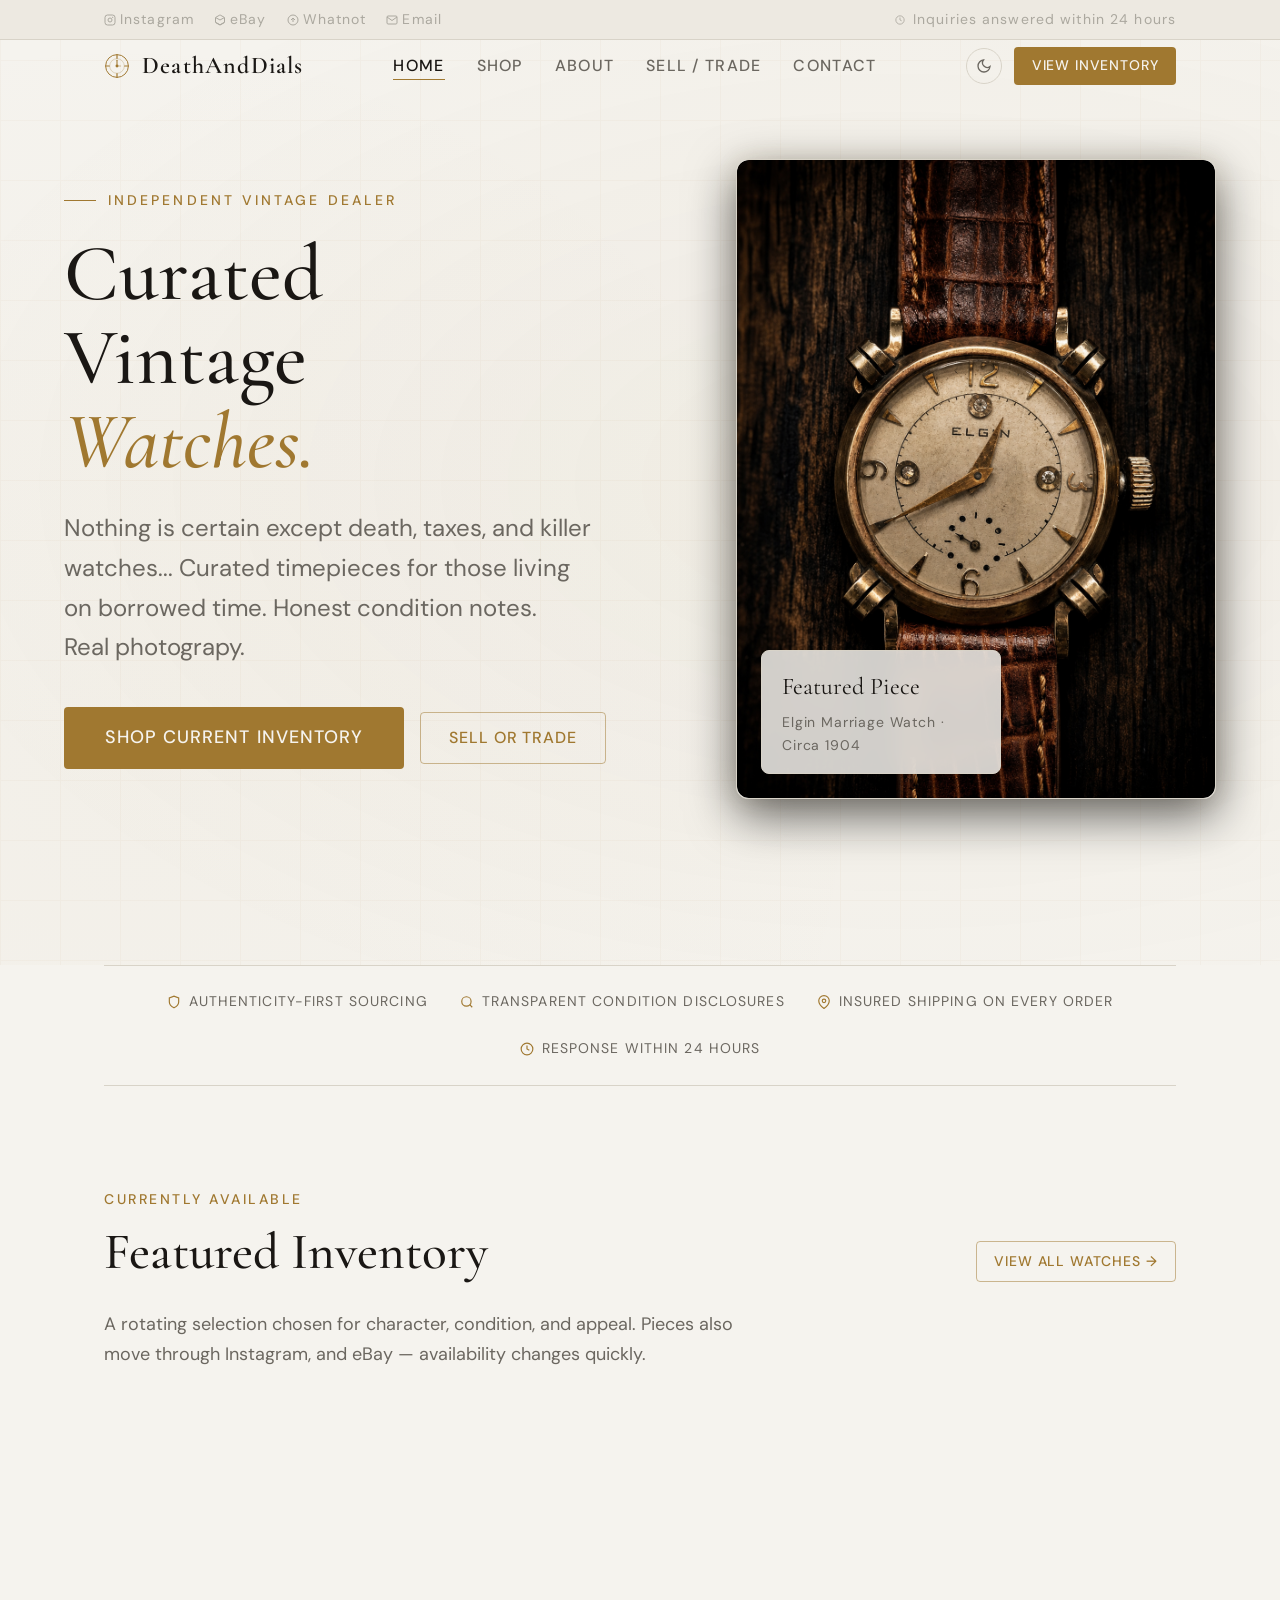
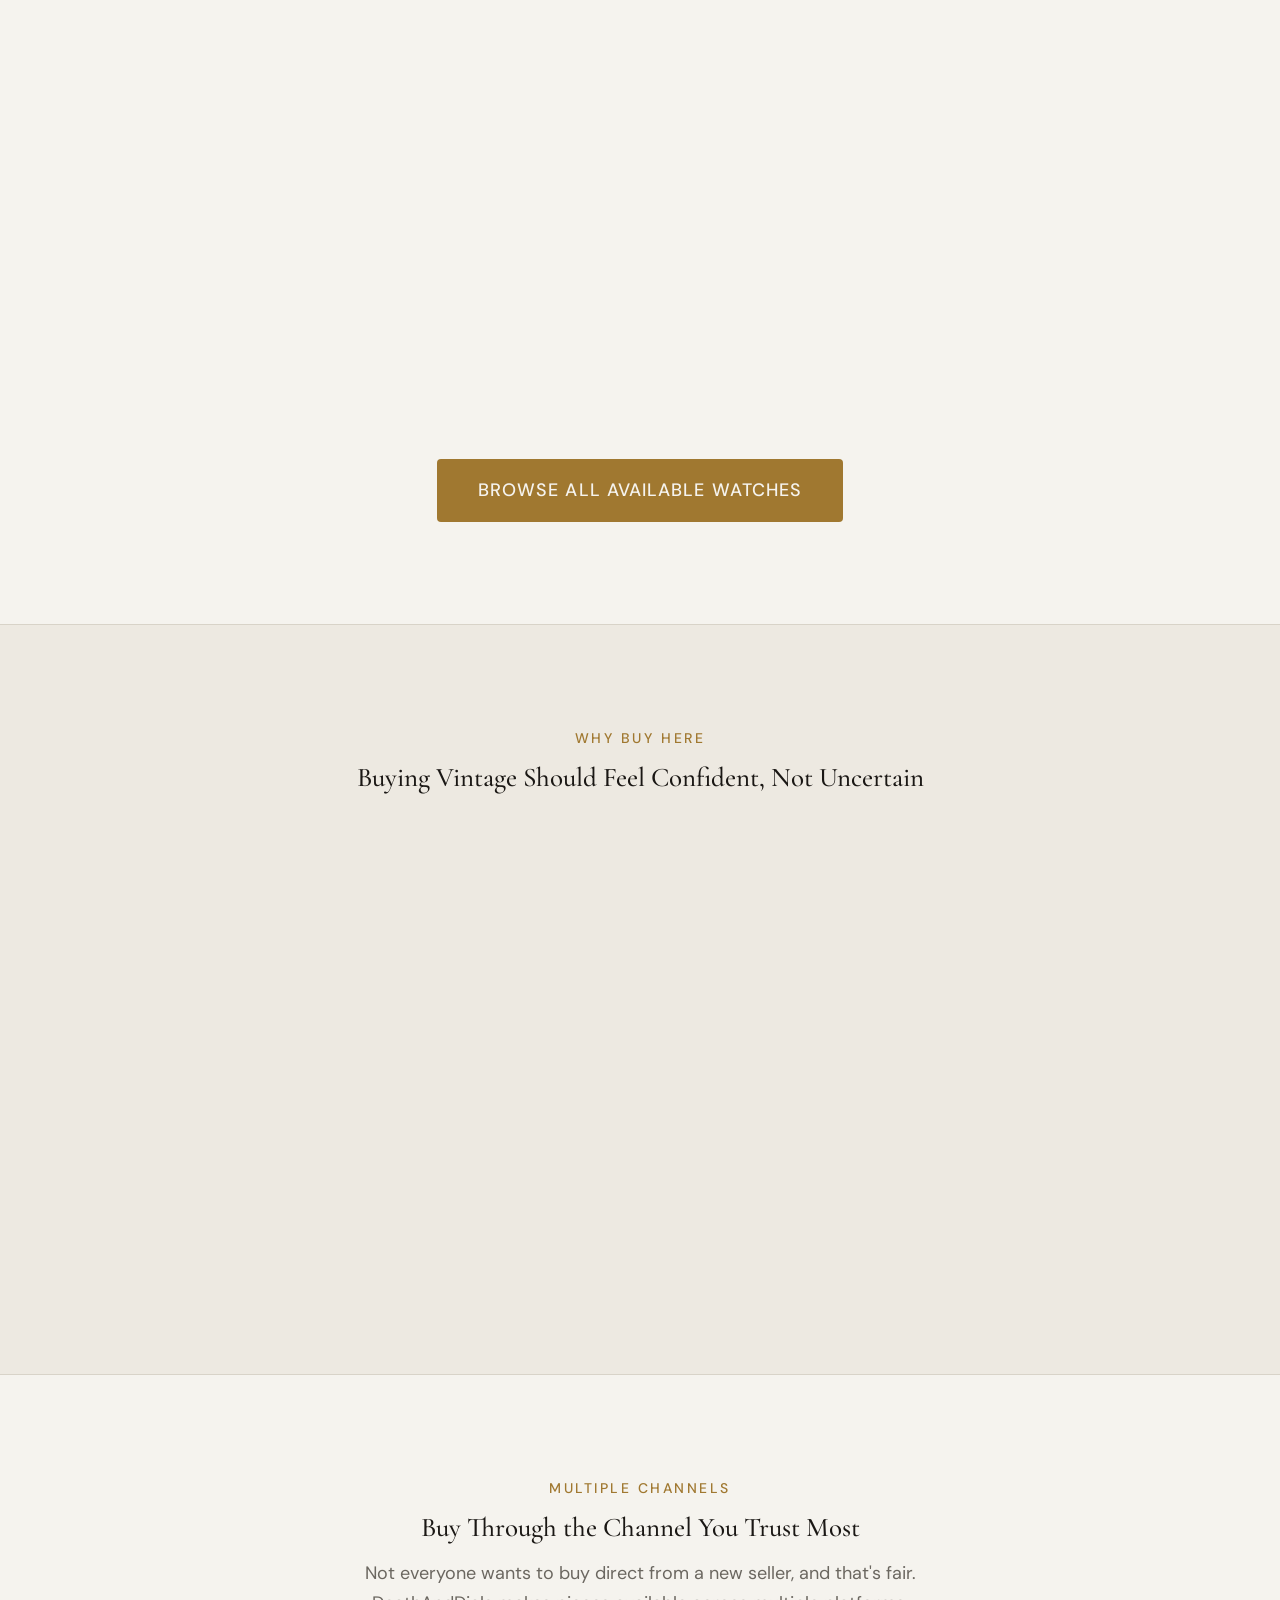
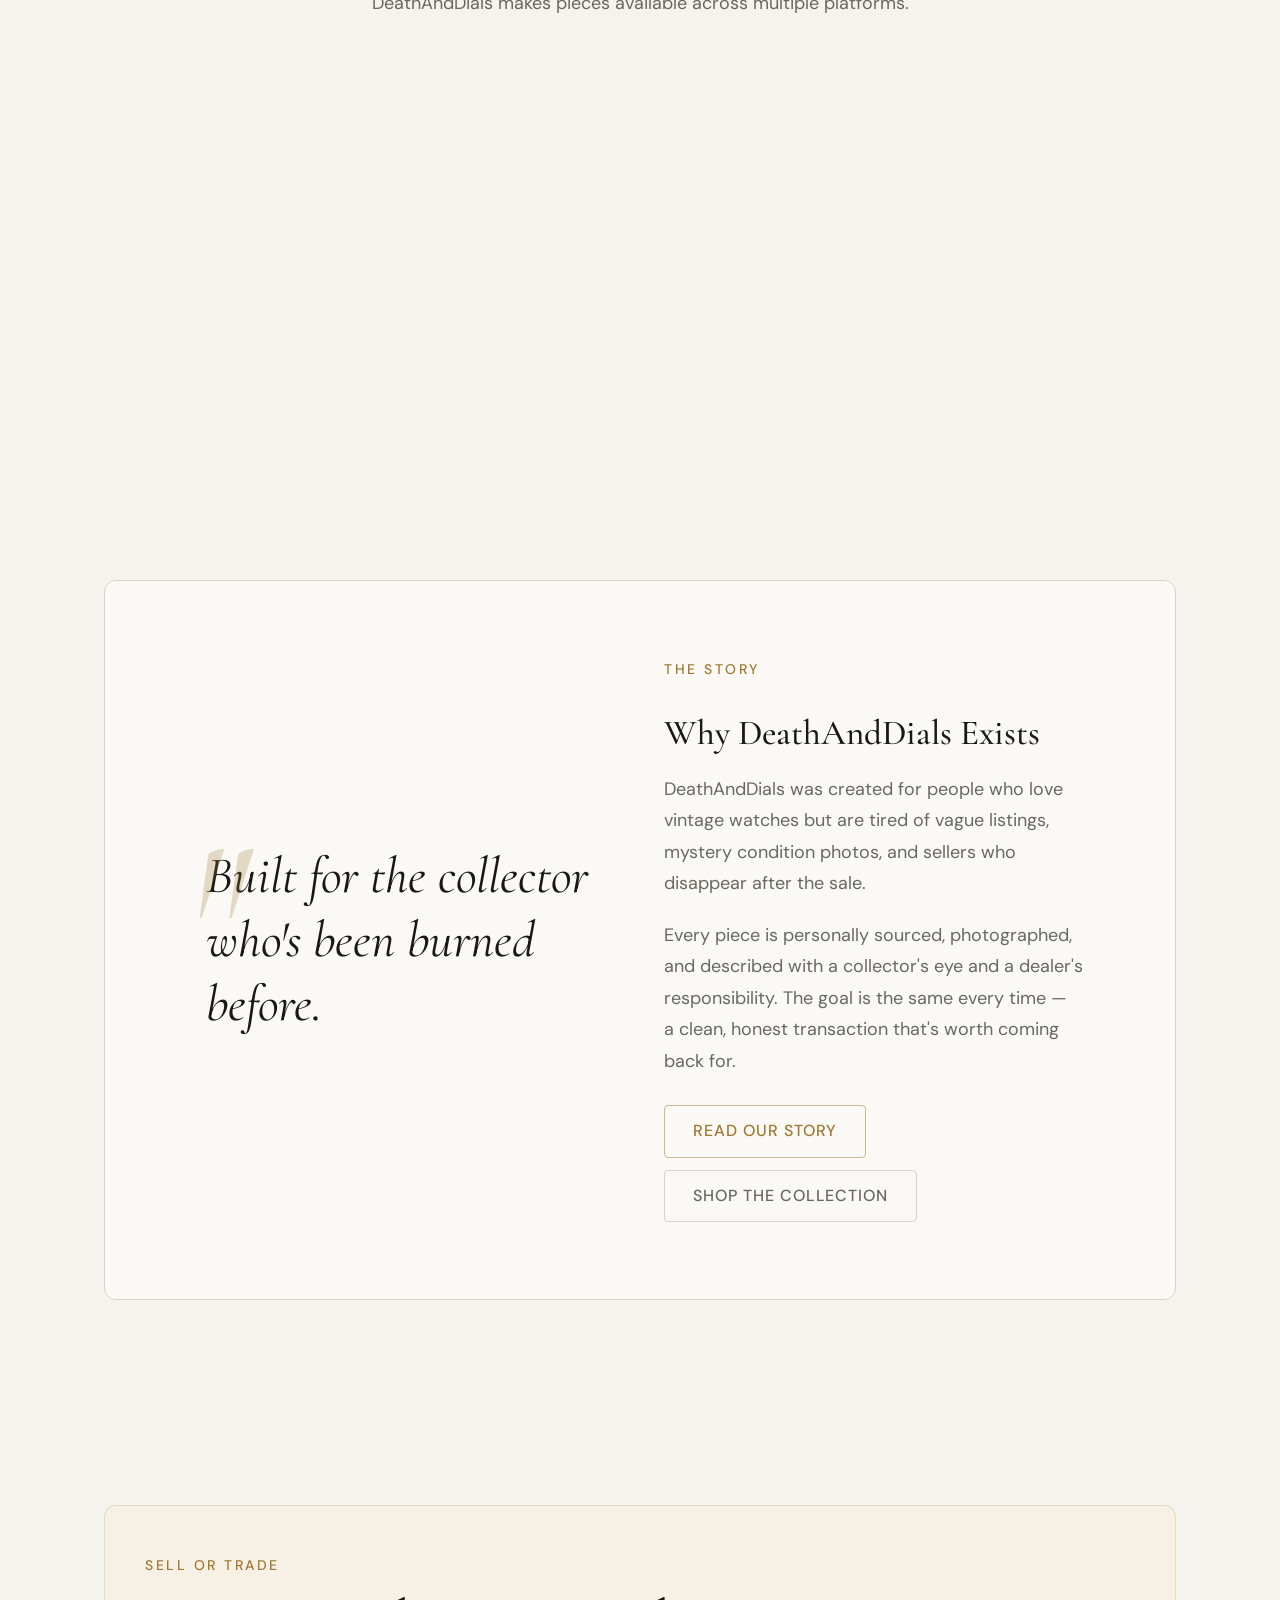
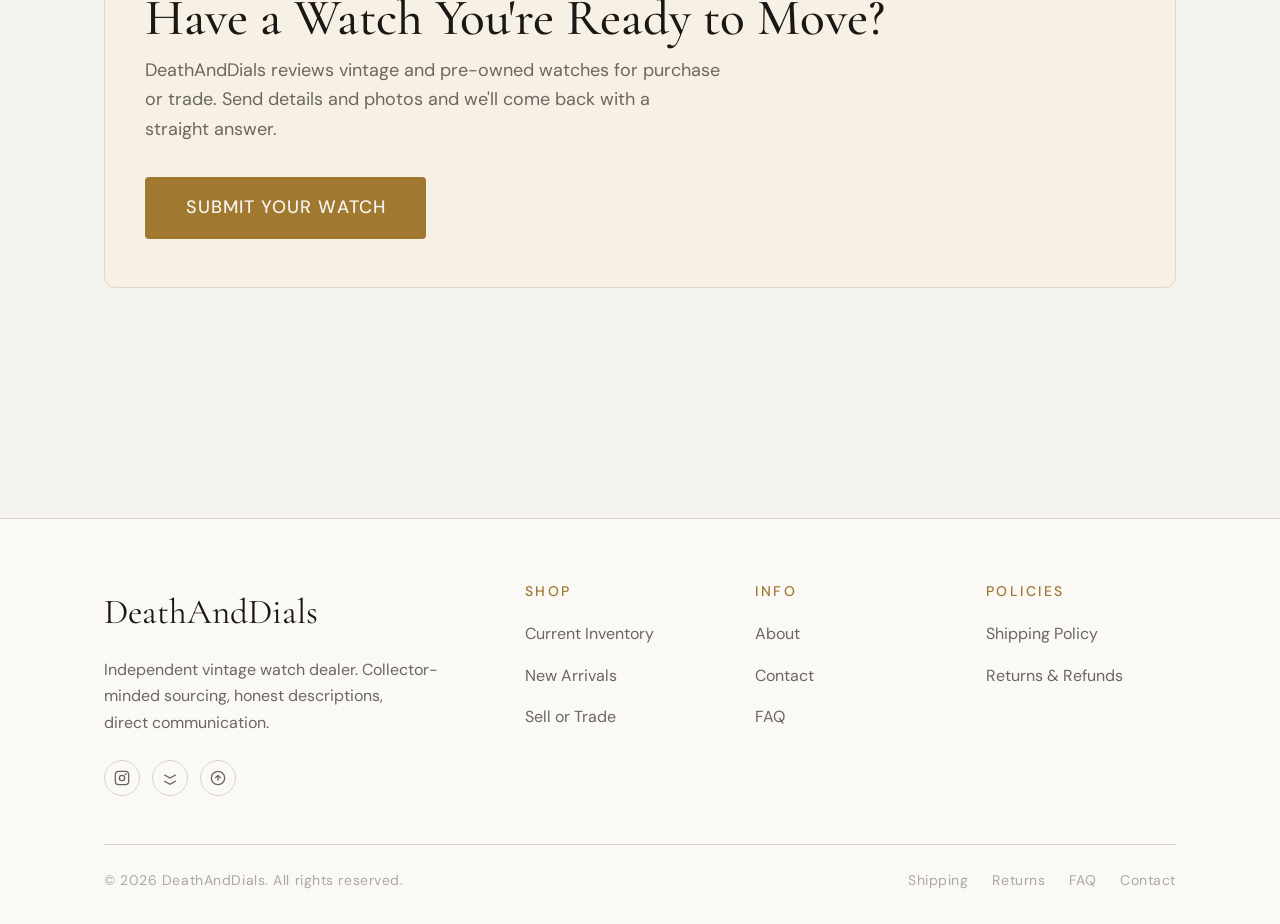
==== index.html @ c5afd57c "Update index.html" ====
<!DOCTYPE html>
<html lang="en" data-theme="dark">
<head>
  <meta charset="UTF-8">
  <meta name="viewport" content="width=device-width, initial-scale=1.0">
  <title>DeathAndDials — Curated Vintage Watches</title>
  <meta name="description" content="Curated vintage and pre-owned watches for collectors who care about originality, honest condition reporting, and clear communication.">
  <link rel="preconnect" href="https://fonts.googleapis.com">
  <link rel="preconnect" href="https://fonts.gstatic.com" crossorigin>
  <link href="https://fonts.googleapis.com/css2?family=Cormorant+Garamond:ital,wght@0,400;0,500;0,600;1,400;1,500&family=DM+Sans:ital,opsz,wght@0,9..40,300;0,9..40,400;0,9..40,500;1,9..40,300&display=swap" rel="stylesheet">
  <link rel="stylesheet" href="css/tokens.css">
  <link rel="stylesheet" href="css/base.css">
  <link rel="stylesheet" href="css/nav.css">
  <link rel="stylesheet" href="css/animations.css">
  <style>
    /* ── Hero ──────────────────────────────────────────────── */
    .hero {
      min-height: 100svh;
      display: grid;
      grid-template-columns: 1fr 1fr;
      align-items: center;
      position: relative;
      overflow: hidden;
      padding-top: 95px;
    }
    .hero__bg {
      position: absolute; inset: 0; z-index: 0;
      background:
        radial-gradient(ellipse 80% 60% at 70% 50%, color-mix(in srgb, var(--color-gold) 6%, transparent), transparent),
        radial-gradient(ellipse 60% 80% at 10% 80%, color-mix(in srgb, var(--color-gold) 3%, transparent), transparent);
    }
    .hero__bg-grid {
      position: absolute; inset: 0; z-index: 0; opacity: 0.03;
      background-image: linear-gradient(var(--color-gold) 1px, transparent 1px),
                        linear-gradient(90deg, var(--color-gold) 1px, transparent 1px);
      background-size: 60px 60px;
    }
    .hero__content { position: relative; z-index: 1; padding: var(--space-16) 0; }
    .hero__eyebrow {
      font-size: var(--text-xs); letter-spacing: 0.22em; text-transform: uppercase;
      color: var(--color-gold); font-weight: 500; margin-bottom: var(--space-5);
      display: flex; align-items: center; gap: var(--space-3);
    }
    .hero__eyebrow::before {
      content: ''; display: block; width: 32px; height: 1px; background: var(--color-gold);
    }
    .hero__heading {
      font-family: var(--font-display);
      font-size: clamp(3rem, 1rem + 5vw, 6rem);
      font-weight: 500; line-height: 1.05;
      color: var(--color-text);
      margin-bottom: var(--space-6);
    }
    .hero__heading em { font-style: italic; color: var(--color-gold); }
    .hero__sub {
      font-size: var(--text-lg); color: var(--color-text-muted); line-height: 1.65;
      max-width: 46ch; margin-bottom: var(--space-10);
    }
    .hero__actions { display: flex; align-items: center; gap: var(--space-4); flex-wrap: wrap; }
    .hero__image {
      position: relative; z-index: 1;
      display: flex; align-items: center; justify-content: flex-end;
      padding: var(--space-16) 0;
    }
    .hero__watch-frame {
      position: relative; width: min(480px, 90%);
      aspect-ratio: 3/4;
      border-radius: var(--radius-xl);
      overflow: hidden;
      background: var(--color-surface);
      border: 1px solid var(--color-border);
      box-shadow: var(--shadow-lg), var(--shadow-gold);
    }
    .hero__watch-frame img {
      width: 100%; height: 100%; object-fit: cover;
    }
    .hero__watch-badge {
      position: absolute; bottom: var(--space-6); left: var(--space-6);
      background: color-mix(in srgb, var(--color-bg) 85%, transparent);
      backdrop-filter: blur(12px);
      border: 1px solid var(--color-border);
      border-radius: var(--radius-lg);
      padding: var(--space-4) var(--space-5);
      max-width: 240px;
    }
    .hero__watch-badge-name { font-family: var(--font-display); font-size: var(--text-lg); color: var(--color-text); }
    .hero__watch-badge-meta { font-size: var(--text-xs); color: var(--color-text-muted); margin-top: var(--space-1); letter-spacing: 0.06em; }
    .hero__watch-badge-price { font-family: var(--font-display); font-size: var(--text-xl); color: var(--color-gold); margin-top: var(--space-2); }
    /* Placeholder watch visual */
    .watch-placeholder {
      width: 100%; height: 100%;
      display: flex; align-items: center; justify-content: center;
      background: radial-gradient(ellipse at center, var(--color-surface-2) 0%, var(--color-surface) 100%);
    }
    .watch-placeholder svg { opacity: 0.15; }

    @media (max-width: 900px) {
      .hero { grid-template-columns: 1fr; min-height: auto; padding: calc(95px + var(--space-12)) 0 var(--space-16); }
      .hero__image { justify-content: center; padding: 0 0 var(--space-12); }
      .hero__watch-frame { width: min(340px, 80vw); }
    }

    /* ── Featured section ────────────────────────────────── */
    .section-intro { max-width: 56ch; }
    .section-header {
      display: flex; justify-content: space-between; align-items: flex-end;
      flex-wrap: wrap; gap: var(--space-4);
      margin-bottom: var(--space-10);
    }
    .section-header h2 { font-size: var(--text-2xl); }

    /* ── Why section ──────────────────────────────────────── */
    .why-grid { display: grid; grid-template-columns: repeat(3, 1fr); gap: var(--space-1); }
    .why-card {
      background: var(--color-surface); border: 1px solid var(--color-border);
      border-radius: var(--radius-xl); padding: var(--space-8);
      display: flex; flex-direction: column; gap: var(--space-4);
      transition: border-color var(--transition), transform var(--transition);
    }
    .why-card:hover { border-color: color-mix(in srgb, var(--color-gold) 30%, transparent); transform: translateY(-2px); }
    .why-card__num { font-family: var(--font-display); font-size: var(--text-3xl); color: color-mix(in srgb, var(--color-gold) 15%, transparent); line-height: 1; }
    .why-card__title { font-family: var(--font-display); font-size: var(--text-xl); color: var(--color-text); }
    .why-card__body { font-size: var(--text-base); color: var(--color-text-muted); line-height: 1.7; flex: 1; }
    @media (max-width: 768px) { .why-grid { grid-template-columns: 1fr; } }

    /* ── Platforms section ───────────────────────────────── */
    .platform-grid { display: grid; grid-template-columns: repeat(3,1fr); gap: var(--space-4); }
    .platform-card {
      background: var(--color-surface); border: 1px solid var(--color-border);
      border-radius: var(--radius-xl); padding: var(--space-8);
      text-align: center; display: flex; flex-direction: column;
      align-items: center; gap: var(--space-4);
      transition: border-color var(--transition), box-shadow var(--transition);
      text-decoration: none; color: inherit;
    }
    .platform-card:hover { border-color: color-mix(in srgb, var(--color-gold) 50%, transparent); box-shadow: var(--shadow-md); }
    .platform-card__icon { width: 48px; height: 48px; border-radius: var(--radius-full); background: var(--color-gold-bg); display: flex; align-items: center; justify-content: center; color: var(--color-gold); }
    .platform-card__name { font-family: var(--font-display); font-size: var(--text-lg); color: var(--color-text); }
    .platform-card__desc { font-size: var(--text-sm); color: var(--color-text-muted); line-height: 1.6; max-width: 22ch; }
    @media (max-width: 640px) { .platform-grid { grid-template-columns: 1fr; } }

    /* ── Founder section ──────────────────────────────────── */
    .founder-section {
      background: var(--color-surface);
      border: 1px solid var(--color-border);
      border-radius: var(--radius-xl);
      padding: clamp(var(--space-10), 6vw, var(--space-20));
      display: grid; grid-template-columns: 1fr 1fr; gap: var(--space-12); align-items: center;
    }
    .founder-section__quote {
      font-family: var(--font-display); font-style: italic;
      font-size: var(--text-2xl); color: var(--color-text);
      line-height: 1.25; position: relative; padding-left: var(--space-6);
    }
    .founder-section__quote::before {
      content: '"'; position: absolute; left: 0; top: -0.15em;
      font-size: 4em; color: var(--color-gold); opacity: 0.25; line-height: 1;
    }
    .founder-section__body { display: flex; flex-direction: column; gap: var(--space-5); }
    .founder-section__text { font-size: var(--text-base); color: var(--color-text-muted); line-height: 1.75; }
    @media (max-width: 768px) { .founder-section { grid-template-columns: 1fr; } }

    /* ── Sell CTA band ───────────────────────────────────── */
    .sell-band {
      background: var(--color-gold-bg);
      border: 1px solid color-mix(in srgb, var(--color-gold) 20%, transparent);
      border-radius: var(--radius-xl);
      padding: var(--space-12) var(--space-10);
      display: flex; justify-content: space-between; align-items: center;
      gap: var(--space-8); flex-wrap: wrap;
    }
    .sell-band__text h2 { font-size: var(--text-2xl); margin-bottom: var(--space-2); }
    .sell-band__text p  { font-size: var(--text-base); color: var(--color-text-muted); max-width: 50ch; }
  </style>
</head>
<body>

  <!-- ── Utility bar ──────────────────────────────────── -->
  <div class="util-bar">
    <div class="container util-bar__inner">
      <nav class="util-bar__links" aria-label="Marketplace links">
        <a href="https://instagram.com/deathanddials" target="_blank" rel="noopener">
          <svg width="12" height="12" viewBox="0 0 24 24" fill="none" stroke="currentColor" stroke-width="2"><rect x="2" y="2" width="20" height="20" rx="5"/><circle cx="12" cy="12" r="4"/><circle cx="17.5" cy="6.5" r="0.5" fill="currentColor"/></svg>
          Instagram
        </a>
        <a href="#" target="_blank" rel="noopener">
          <svg width="12" height="12" viewBox="0 0 24 24" fill="none" stroke="currentColor" stroke-width="2"><path d="M20.5 7.27L12 12 3.5 7.27M3.5 16.73L12 21.5l8.5-4.77M3 7.5v9a1 1 0 0 0 .5.87l8 4.5a1 1 0 0 0 1 0l8-4.5A1 1 0 0 0 21 16.5v-9a1 1 0 0 0-.5-.87l-8-4.5a1 1 0 0 0-1 0l-8 4.5A1 1 0 0 0 3 7.5z"/></svg>
          eBay
        </a>
        <a href="#" target="_blank" rel="noopener">
          <svg width="12" height="12" viewBox="0 0 24 24" fill="none" stroke="currentColor" stroke-width="2"><circle cx="12" cy="12" r="10"/><path d="M8 12l4-4 4 4M12 8v8"/></svg>
          Whatnot
        </a>
        <a href="contact.html">
          <svg width="12" height="12" viewBox="0 0 24 24" fill="none" stroke="currentColor" stroke-width="2"><path d="M4 4h16c1.1 0 2 .9 2 2v12c0 1.1-.9 2-2 2H4c-1.1 0-2-.9-2-2V6c0-1.1.9-2 2-2z"/><polyline points="22,6 12,13 2,6"/></svg>
          Email
        </a>
      </nav>
      <span class="util-bar__note">
        <svg width="10" height="10" viewBox="0 0 24 24" fill="none" stroke="currentColor" stroke-width="2"><circle cx="12" cy="12" r="10"/><polyline points="12 6 12 12 16 14"/></svg>
        Inquiries answered within 24 hours
      </span>
    </div>
  </div>

  <!-- ── Site nav ─────────────────────────────────────── -->
  <header class="site-nav" role="banner">
    <div class="container site-nav__inner">
      <a href="index.html" class="site-nav__logo" aria-label="DeathAndDials home">
        <svg viewBox="0 0 32 32" fill="none" xmlns="http://www.w3.org/2000/svg" aria-hidden="true" width="26" height="26" style="color:var(--color-gold)">
          <circle cx="16" cy="16" r="14" stroke="currentColor" stroke-width="1.2"/>
          <circle cx="16" cy="16" r="9"  stroke="currentColor" stroke-width="0.8" opacity="0.4"/>
          <line x1="16" y1="2"  x2="16" y2="6.5" stroke="currentColor" stroke-width="1.5" stroke-linecap="round"/>
          <line x1="16" y1="25.5" x2="16" y2="30" stroke="currentColor" stroke-width="1.5" stroke-linecap="round"/>
          <line x1="2"  y1="16" x2="6.5" y2="16" stroke="currentColor" stroke-width="1.5" stroke-linecap="round"/>
          <line x1="25.5" y1="16" x2="30" y2="16" stroke="currentColor" stroke-width="1.5" stroke-linecap="round"/>
          <circle cx="16" cy="16" r="1.8" fill="currentColor"/>
          <line x1="16" y1="14.2" x2="16" y2="9" stroke="currentColor" stroke-width="1.3" stroke-linecap="round"/>
          <line x1="16" y1="16"   x2="20.5" y2="16" stroke="currentColor" stroke-width="1" stroke-linecap="round" opacity="0.6"/>
        </svg>
        <span class="site-nav__logo-text">DeathAndDials</span>
      </a>

      <ul class="site-nav__links" role="list">
        <li><a href="index.html" class="active">Home</a></li>
        <li><a href="inventory.html">Shop</a></li>
        <li><a href="about.html">About</a></li>
        <li><a href="sell-trade.html">Sell / Trade</a></li>
        <li><a href="contact.html">Contact</a></li>
      </ul>

      <div class="site-nav__actions">
        <button class="theme-toggle" data-theme-toggle aria-label="Toggle theme">
          <svg width="16" height="16" viewBox="0 0 24 24" fill="none" stroke="currentColor" stroke-width="2"><path d="M21 12.79A9 9 0 1 1 11.21 3 7 7 0 0 0 21 12.79z"/></svg>
        </button>
        <a href="inventory.html" class="btn btn--primary btn--sm">View Inventory</a>
        <button class="nav-hamburger" data-menu-open aria-label="Open menu">
          <svg width="18" height="18" viewBox="0 0 24 24" fill="none" stroke="currentColor" stroke-width="2"><line x1="3" y1="6" x2="21" y2="6"/><line x1="3" y1="12" x2="21" y2="12"/><line x1="3" y1="18" x2="21" y2="18"/></svg>
        </button>
      </div>
    </div>
  </header>

  <!-- ── Mobile menu ──────────────────────────────────── -->
  <div class="mobile-menu" role="dialog" aria-label="Navigation">
    <button class="mobile-menu__close" data-menu-close aria-label="Close menu">
      <svg width="20" height="20" viewBox="0 0 24 24" fill="none" stroke="currentColor" stroke-width="2"><line x1="18" y1="6" x2="6" y2="18"/><line x1="6" y1="6" x2="18" y2="18"/></svg>
    </button>
    <ul class="mobile-menu__links" role="list">
      <li><a href="index.html">Home</a></li>
      <li><a href="inventory.html">Shop</a></li>
      <li><a href="about.html">About</a></li>
      <li><a href="sell-trade.html">Sell / Trade</a></li>
      <li><a href="contact.html">Contact</a></li>
    </ul>
    <div class="mobile-menu__footer">
      <a href="https://instagram.com/deathanddials" class="btn btn--outline btn--sm" target="_blank">Instagram</a>
      <a href="#" class="btn btn--ghost btn--sm" target="_blank">eBay Store</a>
      <a href="#" class="btn btn--ghost btn--sm" target="_blank">Whatnot</a>
    </div>
  </div>

  <main>

    <!-- ══════════════════════════════════════════════════
         HERO
    ═══════════════════════════════════════════════════ -->
    <section class="hero" aria-labelledby="hero-heading">
      <div class="hero__bg" aria-hidden="true"></div>
      <div class="hero__bg-grid" aria-hidden="true"></div>

      <div class="container" style="display:contents">
        <div class="hero__content" style="padding-left:clamp(var(--space-6),5vw,var(--space-16))">
          <p class="hero__eyebrow hero-animate-1">Independent Vintage Dealer</p>
          <h1 class="hero__heading hero-animate-2" id="hero-heading">
            Curated<br>
            Vintage<br>
            <em>Watches.</em>
          </h1>
          <p class="hero__sub hero-animate-3">
            Nothing is certain except death, taxes, and killer watches...
            Curated timepieces for those living on borrowed time.
            Honest condition notes. Real photograpy. 
            <!-- Every listing is described with the clarity collectors deserve before they commit. -->
          </p>
          <div class="hero__actions hero-animate-4">
            <a href="inventory.html" class="btn btn--primary btn--lg">Shop Current Inventory</a>
            <a href="sell-trade.html" class="btn btn--outline">Sell or Trade</a>
          </div>
        </div>

        <div class="hero__image" style="padding-right:clamp(var(--space-6),5vw,var(--space-16))">
          <div class="hero__watch-frame hero-animate-2">
            <div class="watch-placeholder" style="overflow:hidden;border-radius:inherit;">
              <!-- PHOTO: replace featured.jpg with your image filename in the images/ folder -->
              <img
                src="images/featured.jpg"
                alt="Featured watch"
                style="width:100%;height:100%;object-fit:cover;display:block;"
                onerror="this.style.display='none';this.nextElementSibling.style.display='flex';"
              >
              <!-- Fallback SVG shown if image is missing -->
              <div style="display:none;width:100%;height:100%;align-items:center;justify-content:center;color:var(--color-gold);">
                <svg width="160" height="160" viewBox="0 0 160 160" fill="none" xmlns="http://www.w3.org/2000/svg" style="color:var(--color-gold)">
                  <circle cx="80" cy="80" r="72" stroke="currentColor" stroke-width="2"/>
                  <circle cx="80" cy="80" r="56" stroke="currentColor" stroke-width="1" opacity="0.5"/>
                  <circle cx="80" cy="80" r="40" stroke="currentColor" stroke-width="0.5" opacity="0.3"/>
                  <line x1="80" y1="10" x2="80" y2="22" stroke="currentColor" stroke-width="3" stroke-linecap="round"/>
                  <line x1="80" y1="138" x2="80" y2="150" stroke="currentColor" stroke-width="3" stroke-linecap="round"/>
                  <line x1="10" y1="80" x2="22" y2="80" stroke="currentColor" stroke-width="3" stroke-linecap="round"/>
                  <line x1="138" y1="80" x2="150" y2="80" stroke="currentColor" stroke-width="3" stroke-linecap="round"/>
                  <line x1="80" y1="80" x2="80" y2="36" stroke="currentColor" stroke-width="2.5" stroke-linecap="round"/>
                  <line x1="80" y1="80" x2="104" y2="90" stroke="currentColor" stroke-width="2" stroke-linecap="round" opacity="0.7"/>
                  <circle cx="80" cy="80" r="4" fill="currentColor"/>
                </svg>
              </div>
            </div>
            <div class="hero__watch-badge">
              <!-- UPDATE: change these three lines to match your featured watch -->
              <p class="hero__watch-badge-name">Featured Piece</p>
              <p class="hero__watch-badge-meta">Elgin Marriage Watch · Circa 1904</p>
              <!-- <p class="hero__watch-badge-price">$350</p> -->
            </div>
          </div>
        </div>
      </div>
    </section>

    <!-- ══════════════════════════════════════════════════
         TRUST STRIP
    ═══════════════════════════════════════════════════ -->
    <div class="container">
      <div class="trust-strip" data-reveal>
        <div class="trust-strip__item">
          <svg width="14" height="14" viewBox="0 0 24 24" fill="none" stroke="currentColor" stroke-width="2"><path d="M12 22s8-4 8-10V5l-8-3-8 3v7c0 6 8 10 8 10z"/></svg>
          Authenticity-first sourcing
        </div>
        <div class="trust-strip__item">
          <svg width="14" height="14" viewBox="0 0 24 24" fill="none" stroke="currentColor" stroke-width="2"><circle cx="11" cy="11" r="8"/><path d="M21 21l-4.35-4.35"/></svg>
          Transparent condition disclosures
        </div>
        <div class="trust-strip__item">
          <svg width="14" height="14" viewBox="0 0 24 24" fill="none" stroke="currentColor" stroke-width="2"><path d="M21 10c0 7-9 13-9 13s-9-6-9-13a9 9 0 0 1 18 0z"/><circle cx="12" cy="10" r="3"/></svg>
          Insured shipping on every order
        </div>
        <div class="trust-strip__item">
          <svg width="14" height="14" viewBox="0 0 24 24" fill="none" stroke="currentColor" stroke-width="2"><circle cx="12" cy="12" r="10"/><polyline points="12 6 12 12 16 14"/></svg>
          Response within 24 hours
        </div>
        <!-- <div class="trust-strip__item">
          <svg width="14" height="14" viewBox="0 0 24 24" fill="none" stroke="currentColor" stroke-width="2"><path d="M4 4h16c1.1 0 2 .9 2 2v12c0 1.1-.9 2-2 2H4c-1.1 0-2-.9-2-2V6c0-1.1.9-2 2-2z"/><polyline points="22,6 12,13 2,6"/></svg>
          Direct, no-form communication -->
        </div>
      </div>
    </div>

    <!-- ══════════════════════════════════════════════════
         FEATURED INVENTORY
    ═══════════════════════════════════════════════════ -->
    <section aria-labelledby="featured-heading">
      <div class="container">
        <div class="section-header" data-reveal>
          <div>
            <span class="eyebrow">Currently Available</span>
            <h2 id="featured-heading">Featured Inventory</h2>
          </div>
          <a href="inventory.html" class="btn btn--outline btn--sm">View All Watches →</a>
        </div>
        <p class="section-intro text-muted" style="margin-bottom:var(--space-10);margin-top:calc(var(--space-3)*-1)" data-reveal>
          A rotating selection chosen for character, condition, and appeal. 
          Pieces also move through Instagram, and eBay — availability changes quickly.
        </p>

        <div class="inventory-grid" data-reveal-stagger>
          <!-- Card 1 -->
          <article class="watch-card">
            <div class="watch-card__img">
              <img src="images/Benrus-3star.jpg" alt="Benrus 3 Star">
            </div>
            <div class="watch-card__body">
              <div class="watch-card__meta">
                <span class="watch-card__brand">Benrus</span>
                <span class="tag tag--available">Available</span>
              </div>
              <h3 class="watch-card__name">3 Star ·</h3>
              <p class="watch-card__specs">Circa 1960s &nbsp;·&nbsp; 34mm &nbsp;·&nbsp; Auto</p>
              <p class="watch-card__condition">"Heavy tropic dial, unpolished case, running well. Branded bracelet."</p>
              <div class="watch-card__footer">
                <span class="watch-card__price">$200</span>
                <a href="watch-template.html" class="btn btn--outline btn--sm">View Details</a>
              </div>
            </div>
          </article>

          <!-- Card 2 -->
          <article class="watch-card">
            <div class="watch-card__img">
              <div class="watch-card__img-placeholder">
                <svg width="64" height="64" viewBox="0 0 24 24" fill="none" stroke="currentColor" stroke-width="1" style="color:var(--color-gold);opacity:0.3"><circle cx="12" cy="12" r="10"/><polyline points="12 6 12 12 16 14"/></svg>
              </div>
            </div>
            <div class="watch-card__body">
              <div class="watch-card__meta">
                <span class="watch-card__brand">Enicar</span>
                <span class="tag tag--available">Available</span>
              </div>
              <h3 class="watch-card__name">Sherpa Graph · Ref. 072</h3>
              <p class="watch-card__specs">Circa 1968 &nbsp;·&nbsp; 38mm &nbsp;·&nbsp; Manual</p>
              <p class="watch-card__condition">"Even patina across the dial, strong lug definition, light crystal scratch."</p>
              <div class="watch-card__footer">
                <span class="watch-card__price">$1,250</span>
                <a href="watch-template.html" class="btn btn--outline btn--sm">View Details</a>
              </div>
            </div>
          </article>

          <!-- Card 3 -->
          <article class="watch-card">
            <div class="watch-card__img">
              <div class="watch-card__img-placeholder">
                <svg width="64" height="64" viewBox="0 0 24 24" fill="none" stroke="currentColor" stroke-width="1" style="color:var(--color-gold);opacity:0.3"><circle cx="12" cy="12" r="10"/><polyline points="12 6 12 12 16 14"/></svg>
              </div>
            </div>
            <div class="watch-card__body">
              <div class="watch-card__meta">
                <span class="watch-card__brand">Longines</span>
                <span class="tag tag--hold">On Hold</span>
              </div>
              <h3 class="watch-card__name">Conquest · First Series</h3>
              <p class="watch-card__specs">Circa 1954 &nbsp;·&nbsp; 35mm &nbsp;·&nbsp; Auto</p>
              <p class="watch-card__condition">"Original sector dial with lovely tropical character. Strap is a replacement."</p>
              <div class="watch-card__footer">
                <span class="watch-card__price">$2,100</span>
                <a href="watch-template.html" class="btn btn--ghost btn--sm">On Hold</a>
              </div>
            </div>
          </article>
        </div>

        <div style="text-align:center;margin-top:var(--space-10)" data-reveal>
          <a href="inventory.html" class="btn btn--primary btn--lg">Browse All Available Watches</a>
        </div>
      </div>
    </section>

    <!-- ══════════════════════════════════════════════════
         WHY DEATHANDDIALS
    ═══════════════════════════════════════════════════ -->
    <section aria-labelledby="why-heading" style="background:var(--color-surface-offset);border-top:1px solid var(--color-border);border-bottom:1px solid var(--color-border)">
      <div class="container">
        <div style="text-align:center;max-width:52ch;margin-inline:auto;margin-bottom:var(--space-12)" data-reveal>
          <span class="eyebrow">Why Buy Here</span>
          <h2 id="why-heading">Buying Vintage Should Feel Confident, Not Uncertain</h2>
        </div>
        <div class="why-grid" data-reveal-stagger>
          <div class="why-card">
            <span class="why-card__num">01</span>
            <h3 class="why-card__title">Honest Condition Reports</h3>
            <p class="why-card__body">We describe what we see — not what sounds good. Visible wear, patina, replaced parts when known, and service notes are part of every listing. Not buried after the sale.</p>
          </div>
          <div class="why-card">
            <span class="why-card__num">02</span>
            <h3 class="why-card__title">Collector-Minded Sourcing</h3>
            <p class="why-card__body">We buy with an eye toward originality, proportion, dial aging, and long-term appeal. If a watch isn't interesting to own and wear, it doesn't make the cut.</p>
          </div>
          <div class="why-card">
            <span class="why-card__num">03</span>
            <h3 class="why-card__title">Direct Communication</h3>
            <p class="why-card__body">Questions are part of the process. If you need extra photos, a wrist shot, or clarification on a detail, you'll get a straight answer — not a form response.</p>
          </div>
        </div>
      </div>
    </section>

    <!-- ══════════════════════════════════════════════════
         SHOP YOUR WAY
    ═══════════════════════════════════════════════════ -->
    <section aria-labelledby="platforms-heading">
      <div class="container">
        <div style="text-align:center;max-width:52ch;margin-inline:auto;margin-bottom:var(--space-12)" data-reveal>
          <span class="eyebrow">Multiple Channels</span>
          <h2 id="platforms-heading">Buy Through the Channel You Trust Most</h2>
          <p class="text-muted mt-4">Not everyone wants to buy direct from a new seller, and that's fair. DeathAndDials makes pieces available across multiple platforms.</p>
        </div>
        <div class="platform-grid" data-reveal-stagger>
          <a href="contact.html" class="platform-card">
            <div class="platform-card__icon">
              <svg width="22" height="22" viewBox="0 0 24 24" fill="none" stroke="currentColor" stroke-width="1.5"><path d="M4 4h16c1.1 0 2 .9 2 2v12c0 1.1-.9 2-2 2H4c-1.1 0-2-.9-2-2V6c0-1.1.9-2 2-2z"/><polyline points="22,6 12,13 2,6"/></svg>
            </div>
            <p class="platform-card__name">Buy Direct</p>
            <p class="platform-card__desc">First access and direct conversation before anything goes to a platform.</p>
            <span class="tag tag--gold" style="margin-top:auto">Inquire Now →</span>
          </a>
          <a href="#" class="platform-card" target="_blank" rel="noopener">
            <div class="platform-card__icon">
              <svg width="22" height="22" viewBox="0 0 24 24" fill="none" stroke="currentColor" stroke-width="1.5"><path d="M20.5 7.27L12 12 3.5 7.27M3.5 16.73L12 21.5l8.5-4.77M3 7.5v9a1 1 0 0 0 .5.87l8 4.5a1 1 0 0 0 1 0l8-4.5A1 1 0 0 0 21 16.5v-9a1 1 0 0 0-.5-.87l-8-4.5a1 1 0 0 0-1 0l-8 4.5A1 1 0 0 0 3 7.5z"/></svg>
            </div>
            <p class="platform-card__name">Shop on eBay</p>
            <p class="platform-card__desc">Full platform buyer protections on the same honest listings.</p>
            <span class="tag tag--gold" style="margin-top:auto">eBay Store →</span>
          </a>
          <a href="#" class="platform-card" target="_blank" rel="noopener">
            <div class="platform-card__icon">
              <svg width="22" height="22" viewBox="0 0 24 24" fill="none" stroke="currentColor" stroke-width="1.5"><circle cx="12" cy="12" r="10"/><path d="M8 12l4-4 4 4M12 8v8"/></svg>
            </div>
            <p class="platform-card__name">Live on Whatnot</p>
            <p class="platform-card__desc">Real-time live drops with live Q&A on every piece before the hammer drops.</p>
            <span class="tag tag--gold" style="margin-top:auto">Catch a Drop →</span>
          </a>
        </div>
      </div>
    </section>

    <!-- ══════════════════════════════════════════════════
         FOUNDER NOTE
    ═══════════════════════════════════════════════════ -->
    <section aria-labelledby="founder-heading">
      <div class="container">
        <div class="founder-section" data-reveal>
          <blockquote class="founder-section__quote">
            Built for the collector who's been burned before.
          </blockquote>
          <div class="founder-section__body">
            <span class="eyebrow">The Story</span>
            <h2 id="founder-heading" style="font-size:var(--text-xl)">Why DeathAndDials Exists</h2>
            <p class="founder-section__text">
              DeathAndDials was created for people who love vintage watches but are tired of vague listings, mystery condition photos, and sellers who disappear after the sale.
            </p>
            <p class="founder-section__text">
              Every piece is personally sourced, photographed, and described with a collector's eye and a dealer's responsibility. The goal is the same every time — a clean, honest transaction that's worth coming back for.
            </p>
            <div style="display:flex;gap:var(--space-3);flex-wrap:wrap;margin-top:var(--space-2)">
              <a href="about.html" class="btn btn--outline">Read Our Story</a>
              <a href="inventory.html" class="btn btn--ghost">Shop the Collection</a>
            </div>
          </div>
        </div>
      </div>
    </section>

    <!-- ══════════════════════════════════════════════════
         SELL / TRADE BAND
    ═══════════════════════════════════════════════════ -->
    <section>
      <div class="container">
        <div class="sell-band" data-reveal>
          <div class="sell-band__text">
            <span class="eyebrow">Sell or Trade</span>
            <h2>Have a Watch You're Ready to Move?</h2>
            <p>DeathAndDials reviews vintage and pre-owned watches for purchase or trade. Send details and photos and we'll come back with a straight answer.</p>
          </div>
          <a href="sell-trade.html" class="btn btn--primary btn--lg" style="flex-shrink:0">Submit Your Watch</a>
        </div>
      </div>
    </section>

  </main>

  <!-- ── Footer ────────────────────────────────────────── -->
  <footer class="site-footer" role="contentinfo">
    <div class="container">
      <div class="site-footer__grid">
        <div class="site-footer__brand">
          <span class="site-footer__brand-name">DeathAndDials</span>
          <p class="site-footer__brand-desc">Independent vintage watch dealer. Collector-minded sourcing, honest descriptions, direct communication.</p>
          <nav class="site-footer__social" aria-label="Social links">
            <a href="https://instagram.com/deathanddials" target="_blank" rel="noopener" aria-label="Instagram">
              <svg width="16" height="16" viewBox="0 0 24 24" fill="none" stroke="currentColor" stroke-width="2"><rect x="2" y="2" width="20" height="20" rx="5"/><circle cx="12" cy="12" r="4"/><circle cx="17.5" cy="6.5" r="0.5" fill="currentColor"/></svg>
            </a>
            <a href="#" target="_blank" rel="noopener" aria-label="eBay store">
              <svg width="16" height="16" viewBox="0 0 24 24" fill="none" stroke="currentColor" stroke-width="2"><path d="M20.5 7.27L12 12 3.5 7.27M3.5 16.73L12 21.5l8.5-4.77"/></svg>
            </a>
            <a href="#" target="_blank" rel="noopener" aria-label="Whatnot">
              <svg width="16" height="16" viewBox="0 0 24 24" fill="none" stroke="currentColor" stroke-width="2"><circle cx="12" cy="12" r="10"/><path d="M8 12l4-4 4 4M12 8v8"/></svg>
            </a>
          </nav>
        </div>
        <div class="site-footer__col">
          <h4>Shop</h4>
          <ul role="list">
            <li><a href="inventory.html">Current Inventory</a></li>
            <li><a href="inventory.html">New Arrivals</a></li>
            <li><a href="sell-trade.html">Sell or Trade</a></li>
          </ul>
        </div>
        <div class="site-footer__col">
          <h4>Info</h4>
          <ul role="list">
            <li><a href="about.html">About</a></li>
            <li><a href="contact.html">Contact</a></li>
            <li><a href="faq.html">FAQ</a></li>
          </ul>
        </div>
        <div class="site-footer__col">
          <h4>Policies</h4>
          <ul role="list">
            <li><a href="shipping.html">Shipping Policy</a></li>
            <li><a href="returns.html">Returns &amp; Refunds</a></li>
          </ul>
        </div>
      </div>
      <div class="site-footer__bottom">
        <span>© 2026 DeathAndDials. All rights reserved.</span>
        <nav class="site-footer__bottom-links" aria-label="Legal links">
          <a href="shipping.html">Shipping</a>
          <a href="returns.html">Returns</a>
          <a href="faq.html">FAQ</a>
          <a href="contact.html">Contact</a>
        </nav>
      </div>
    </div>
  </footer>

  <script src="js/main.js"></script>
</body>
</html>
---- css/tokens.css ----
/* ============================================================
   DEATHANDDIALS — Design Tokens
   Palette: Near-black obsidian + warm gold/bronze accent
   Vintage luxury, collector-grade, editorial dark
   ============================================================ */

:root {
  /* ── Type Scale (fluid) ────────────────────────────────── */
  --text-xs:   clamp(0.75rem,  0.7rem  + 0.25vw, 0.875rem);
  --text-sm:   clamp(0.875rem, 0.8rem  + 0.35vw, 1rem);
  --text-base: clamp(1rem,     0.95rem + 0.25vw, 1.125rem);
  --text-lg:   clamp(1.125rem, 1rem    + 0.75vw, 1.5rem);
  --text-xl:   clamp(1.5rem,   1.2rem  + 1.25vw, 2.25rem);
  --text-2xl:  clamp(2rem,     1.2rem  + 2.5vw,  3.5rem);
  --text-3xl:  clamp(2.5rem,   1rem    + 4vw,    5rem);
  --text-hero: clamp(3rem,     0.5rem  + 7vw,    8rem);

  /* ── Spacing (4px base) ────────────────────────────────── */
  --space-1:  0.25rem;
  --space-2:  0.5rem;
  --space-3:  0.75rem;
  --space-4:  1rem;
  --space-5:  1.25rem;
  --space-6:  1.5rem;
  --space-8:  2rem;
  --space-10: 2.5rem;
  --space-12: 3rem;
  --space-16: 4rem;
  --space-20: 5rem;
  --space-24: 6rem;
  --space-32: 8rem;

  /* ── Layout ────────────────────────────────────────────── */
  --content-narrow:  640px;
  --content-default: 960px;
  --content-wide:    1200px;

  /* ── Nav heights ───────────────────────────────────────── */
  --util-bar-h: 30px;
  --site-nav-h: 65px;
  --nav-offset: calc(var(--util-bar-h) + var(--site-nav-h));

  /* ── Radius ────────────────────────────────────────────── */
  --radius-sm:   0.25rem;
  --radius-md:   0.375rem;
  --radius-lg:   0.5rem;
  --radius-xl:   0.75rem;
  --radius-full: 9999px;

  /* ── Transitions ───────────────────────────────────────── */
  --transition: 200ms cubic-bezier(0.16, 1, 0.3, 1);
  --transition-slow: 400ms cubic-bezier(0.16, 1, 0.3, 1);

  /* ── Shadows ───────────────────────────────────────────── */
  --shadow-sm: 0 1px 3px rgba(0,0,0,0.4);
  --shadow-md: 0 4px 16px rgba(0,0,0,0.5);
  --shadow-lg: 0 16px 48px rgba(0,0,0,0.6);
  --shadow-gold: 0 0 24px rgba(200,169,110,0.15);

  /* ── Fonts ─────────────────────────────────────────────── */
  --font-display: 'Cormorant Garamond', 'Georgia', serif;
  --font-body:    'DM Sans', 'Helvetica Neue', sans-serif;
  --font-mono:    'JetBrains Mono', monospace;
}

/* ── LIGHT MODE (default) ──────────────────────────────────── */
:root, [data-theme="light"] {
  --color-bg:             #F5F3EE;
  --color-surface:        #FAF9F6;
  --color-surface-2:      #FFFFFF;
  --color-surface-offset: #EDE9E1;
  --color-border:         #D8D3C8;
  --color-divider:        #E4E0D8;
  --color-text:           #1A1714;
  --color-text-muted:     #6B6760;
  --color-text-faint:     #ABA89F;
  --color-text-inverse:   #F5F3EE;

  --color-gold:           #A07830;
  --color-gold-hover:     #8A6424;
  --color-gold-light:     #D4AA6A;
  --color-gold-muted:     #E8D9BC;
  --color-gold-bg:        #F7F0E4;

  --color-primary:        #A07830;
  --color-primary-hover:  #8A6424;

  --color-status-avail:   #2D6A3F;
  --color-status-hold:    #7A5A1A;
  --color-status-sold:    #6B6760;
}

/* ── DARK MODE ─────────────────────────────────────────────── */
[data-theme="dark"] {
  --color-bg:             #0C0B0A;
  --color-surface:        #141210;
  --color-surface-2:      #1A1815;
  --color-surface-offset: #111009;
  --color-border:         #2E2C28;
  --color-divider:        #252320;
  --color-text:           #E8E4DC;
  --color-text-muted:     #8A8680;
  --color-text-faint:     #4A4844;
  --color-text-inverse:   #0C0B0A;

  --color-gold:           #C8A96E;
  --color-gold-hover:     #DFC08A;
  --color-gold-light:     #E8D4A8;
  --color-gold-muted:     #3A3020;
  --color-gold-bg:        #1E1A12;

  --color-primary:        #C8A96E;
  --color-primary-hover:  #DFC08A;

  --color-status-avail:   #4CAF70;
  --color-status-hold:    #D4A017;
  --color-status-sold:    #6B6760;
}

/* ── System preference fallback ────────────────────────────── */
@media (prefers-color-scheme: dark) {
  :root:not([data-theme]) {
    --color-bg:             #0C0B0A;
    --color-surface:        #141210;
    --color-surface-2:      #1A1815;
    --color-surface-offset: #111009;
    --color-border:         #2E2C28;
    --color-divider:        #252320;
    --color-text:           #E8E4DC;
    --color-text-muted:     #8A8680;
    --color-text-faint:     #4A4844;
    --color-text-inverse:   #0C0B0A;
    --color-gold:           #C8A96E;
    --color-gold-hover:     #DFC08A;
    --color-gold-light:     #E8D4A8;
    --color-gold-muted:     #3A3020;
    --color-gold-bg:        #1E1A12;
    --color-primary:        #C8A96E;
    --color-primary-hover:  #DFC08A;
    --color-status-avail:   #4CAF70;
    --color-status-hold:    #D4A017;
    --color-status-sold:    #6B6760;
  }
}
---- css/base.css ----
/* ============================================================
   DEATHANDDIALS — Base Reset + Global Styles
   ============================================================ */

*, *::before, *::after {
  box-sizing: border-box;
  margin: 0;
  padding: 0;
}

html {
  -webkit-font-smoothing: antialiased;
  -moz-osx-font-smoothing: grayscale;
  text-rendering: optimizeLegibility;
  scroll-behavior: smooth;
  scroll-padding-top: var(--space-16);
}

body {
  min-height: 100dvh;
  font-family: var(--font-body);
  font-size: var(--text-base);
  line-height: 1.65;
  color: var(--color-text);
  background-color: var(--color-bg);
  transition: background-color var(--transition-slow), color var(--transition-slow);
}

img, picture, video, canvas, svg { display: block; max-width: 100%; height: auto; }
ul[role="list"], ol[role="list"] { list-style: none; }
input, button, textarea, select { font: inherit; color: inherit; }
h1, h2, h3, h4, h5, h6 { text-wrap: balance; line-height: 1.15; font-family: var(--font-display); font-weight: 500; }
p, li, figcaption { text-wrap: pretty; max-width: 68ch; }
a { color: inherit; text-decoration: none; }

::selection {
  background: color-mix(in srgb, var(--color-gold) 25%, transparent);
  color: var(--color-text);
}

:focus-visible {
  outline: 1.5px solid var(--color-gold);
  outline-offset: 3px;
  border-radius: var(--radius-sm);
}

button { cursor: pointer; background: none; border: none; }
table { border-collapse: collapse; width: 100%; }

a, button, [role="button"], input, textarea, select {
  transition: color var(--transition), background var(--transition),
              border-color var(--transition), box-shadow var(--transition),
              opacity var(--transition);
}

@media (prefers-reduced-motion: reduce) {
  *, *::before, *::after {
    animation-duration: 0.01ms !important;
    animation-iteration-count: 1 !important;
    transition-duration: 0.01ms !important;
    scroll-behavior: auto !important;
  }
}

.sr-only {
  position: absolute; width: 1px; height: 1px; padding: 0;
  margin: -1px; overflow: hidden; clip: rect(0,0,0,0);
  white-space: nowrap; border-width: 0;
}

/* ── Layout helpers ──────────────────────────────────────── */
.container {
  width: 100%;
  max-width: var(--content-wide);
  margin-inline: auto;
  padding-inline: clamp(var(--space-6), 5vw, var(--space-16));
}
.container--narrow { max-width: var(--content-narrow); }
.container--default { max-width: var(--content-default); }

section { padding-block: clamp(var(--space-16), 8vw, var(--space-32)); }

/* ── Gold rule ───────────────────────────────────────────── */
.gold-rule {
  border: none;
  border-top: 1px solid var(--color-gold);
  opacity: 0.35;
  margin-block: var(--space-8);
}
.gold-rule--thin { opacity: 0.2; }

/* ── Tag / badge ─────────────────────────────────────────── */
.tag {
  display: inline-flex;
  align-items: center;
  gap: var(--space-1);
  font-family: var(--font-body);
  font-size: var(--text-xs);
  font-weight: 500;
  letter-spacing: 0.1em;
  text-transform: uppercase;
  padding: 0.2em 0.7em;
  border-radius: var(--radius-full);
  border: 1px solid currentColor;
}
.tag--available { color: var(--color-status-avail); border-color: color-mix(in srgb, var(--color-status-avail) 40%, transparent); background: color-mix(in srgb, var(--color-status-avail) 8%, transparent); }
.tag--hold      { color: var(--color-status-hold);  border-color: color-mix(in srgb, var(--color-status-hold)  40%, transparent); background: color-mix(in srgb, var(--color-status-hold)  8%, transparent); }
.tag--sold      { color: var(--color-status-sold);  border-color: color-mix(in srgb, var(--color-status-sold)  40%, transparent); background: color-mix(in srgb, var(--color-status-sold)  8%, transparent); }
.tag--gold      { color: var(--color-gold); border-color: color-mix(in srgb, var(--color-gold) 40%, transparent); background: var(--color-gold-bg); }

/* ── Buttons ─────────────────────────────────────────────── */
.btn {
  display: inline-flex; align-items: center; justify-content: center; gap: var(--space-2);
  font-family: var(--font-body); font-size: var(--text-sm); font-weight: 500;
  letter-spacing: 0.06em; text-transform: uppercase;
  padding: 0.75em 1.75em;
  border-radius: var(--radius-sm);
  white-space: nowrap;
  cursor: pointer; border: none;
  transition: all var(--transition);
}
.btn--primary {
  background: var(--color-gold);
  color: var(--color-bg);
}
.btn--primary:hover { background: var(--color-gold-hover); transform: translateY(-1px); box-shadow: var(--shadow-md); }
.btn--outline {
  background: transparent;
  color: var(--color-gold);
  border: 1px solid color-mix(in srgb, var(--color-gold) 50%, transparent);
}
.btn--outline:hover { border-color: var(--color-gold); background: color-mix(in srgb, var(--color-gold) 8%, transparent); }
.btn--ghost {
  background: transparent; color: var(--color-text-muted);
  border: 1px solid var(--color-border);
}
.btn--ghost:hover { color: var(--color-text); border-color: var(--color-text-muted); }
.btn--sm { font-size: var(--text-xs); padding: 0.55em 1.25em; }
.btn--lg { font-size: var(--text-base); padding: 0.9em 2.25em; }

/* ── Section label (eyebrow) ─────────────────────────────── */
.eyebrow {
  font-family: var(--font-body);
  font-size: var(--text-xs);
  font-weight: 500;
  letter-spacing: 0.18em;
  text-transform: uppercase;
  color: var(--color-gold);
  display: block;
  margin-bottom: var(--space-3);
}

/* ── Divider line with label ─────────────────────────────── */
.divider-label {
  display: flex; align-items: center; gap: var(--space-4);
  font-family: var(--font-body); font-size: var(--text-xs);
  letter-spacing: 0.15em; text-transform: uppercase; color: var(--color-text-faint);
}
.divider-label::before, .divider-label::after {
  content: ''; flex: 1; height: 1px; background: var(--color-border);
}

/* ── Trust strip ─────────────────────────────────────────── */
.trust-strip {
  display: flex; flex-wrap: wrap; justify-content: center;
  gap: var(--space-6) var(--space-8);
  padding: var(--space-6) 0;
  border-top: 1px solid var(--color-border);
  border-bottom: 1px solid var(--color-border);
}
.trust-strip__item {
  display: flex; align-items: center; gap: var(--space-2);
  font-size: var(--text-xs); letter-spacing: 0.08em; text-transform: uppercase;
  color: var(--color-text-muted);
}
.trust-strip__item svg { color: var(--color-gold); flex-shrink: 0; }

/* ── Watch card ──────────────────────────────────────────── */
.watch-card {
  background: var(--color-surface);
  border: 1px solid var(--color-border);
  border-radius: var(--radius-lg);
  overflow: hidden;
  display: flex; flex-direction: column;
  transition: transform var(--transition), box-shadow var(--transition), border-color var(--transition);
}
.watch-card:hover {
  transform: translateY(-3px);
  box-shadow: var(--shadow-lg);
  border-color: color-mix(in srgb, var(--color-gold) 40%, transparent);
}
.watch-card__img {
  aspect-ratio: 1;
  background: var(--color-surface-2);
  overflow: hidden; position: relative;
}
.watch-card__img img { width: 100%; height: 100%; object-fit: cover; transition: transform 600ms ease; }
.watch-card:hover .watch-card__img img { transform: scale(1.04); }
.watch-card__img-placeholder {
  width: 100%; height: 100%;
  display: flex; align-items: center; justify-content: center;
  color: var(--color-text-faint);
}
.watch-card__body { padding: var(--space-5); flex: 1; display: flex; flex-direction: column; gap: var(--space-3); }
.watch-card__meta { display: flex; justify-content: space-between; align-items: center; }
.watch-card__brand { font-size: var(--text-xs); letter-spacing: 0.15em; text-transform: uppercase; color: var(--color-gold); font-weight: 500; }
.watch-card__name { font-family: var(--font-display); font-size: var(--text-lg); font-weight: 500; color: var(--color-text); line-height: 1.2; }
.watch-card__specs { font-size: var(--text-xs); color: var(--color-text-faint); letter-spacing: 0.05em; }
.watch-card__condition { font-size: var(--text-sm); color: var(--color-text-muted); font-style: italic; line-height: 1.4; flex: 1; }
.watch-card__footer { display: flex; justify-content: space-between; align-items: center; padding-top: var(--space-3); border-top: 1px solid var(--color-border); margin-top: auto; }
.watch-card__price { font-family: var(--font-display); font-size: var(--text-lg); color: var(--color-text); font-weight: 600; }

/* ── Inventory grid ──────────────────────────────────────── */
.inventory-grid {
  display: grid;
  grid-template-columns: repeat(auto-fill, minmax(min(100%, 280px), 1fr));
  gap: var(--space-6);
}

/* ── Page header ─────────────────────────────────────────── */
.page-header {
  padding-top: calc(95px + var(--space-16));
  padding-bottom: var(--space-16);
  border-bottom: 1px solid var(--color-border);
  margin-bottom: var(--space-16);
}
.page-header h1 { font-size: var(--text-3xl); color: var(--color-text); }
.page-header p { font-size: var(--text-lg); color: var(--color-text-muted); margin-top: var(--space-4); max-width: 60ch; }

/* ── Prose (policy / about body text) ───────────────────── */
.prose h2 { font-size: var(--text-xl); margin-top: var(--space-12); margin-bottom: var(--space-4); color: var(--color-text); }
.prose h3 { font-size: var(--text-lg); margin-top: var(--space-8); margin-bottom: var(--space-3); color: var(--color-text); font-family: var(--font-body); font-weight: 600; }
.prose p  { font-size: var(--text-base); color: var(--color-text-muted); line-height: 1.75; margin-bottom: var(--space-5); }
.prose ul { margin-left: var(--space-6); margin-bottom: var(--space-5); }
.prose ul li { font-size: var(--text-base); color: var(--color-text-muted); line-height: 1.75; margin-bottom: var(--space-2); list-style: disc; }
.prose ol { margin-left: var(--space-6); margin-bottom: var(--space-5); counter-reset: item; list-style: none; }
.prose ol li { font-size: var(--text-base); color: var(--color-text-muted); line-height: 1.75; margin-bottom: var(--space-3); padding-left: var(--space-2); display: flex; gap: var(--space-3); }
.prose ol li::before { content: counter(item); counter-increment: item; color: var(--color-gold); font-weight: 600; font-family: var(--font-display); font-size: var(--text-lg); flex-shrink: 0; line-height: 1.5; }
.prose strong { color: var(--color-text); font-weight: 600; }
.prose .prose-note { background: var(--color-gold-bg); border-left: 2px solid var(--color-gold); padding: var(--space-4) var(--space-5); border-radius: 0 var(--radius-md) var(--radius-md) 0; margin: var(--space-6) 0; }
.prose .prose-note p { margin: 0; color: var(--color-text-muted); }

/* ── FAQ accordion ───────────────────────────────────────── */
.faq-item { border-bottom: 1px solid var(--color-border); }
.faq-question {
  width: 100%; text-align: left; padding: var(--space-6) 0;
  display: flex; justify-content: space-between; align-items: center; gap: var(--space-4);
  font-family: var(--font-body); font-size: var(--text-base); font-weight: 500;
  color: var(--color-text); cursor: pointer;
  background: none; border: none;
}
.faq-question:hover { color: var(--color-gold); }
.faq-icon { flex-shrink: 0; width: 20px; height: 20px; color: var(--color-gold); transition: transform var(--transition); }
.faq-item.open .faq-icon { transform: rotate(45deg); }
.faq-answer { overflow: hidden; max-height: 0; transition: max-height 350ms cubic-bezier(0.16,1,0.3,1); }
.faq-answer-inner { padding-bottom: var(--space-6); color: var(--color-text-muted); line-height: 1.75; font-size: var(--text-base); max-width: 68ch; }
.faq-item.open .faq-answer { max-height: 500px; }

/* ── Contact grid ────────────────────────────────────────── */
.contact-grid { display: grid; grid-template-columns: repeat(auto-fill, minmax(220px, 1fr)); gap: var(--space-4); }
.contact-card {
  background: var(--color-surface); border: 1px solid var(--color-border);
  border-radius: var(--radius-lg); padding: var(--space-6);
  display: flex; flex-direction: column; gap: var(--space-2);
  transition: border-color var(--transition), box-shadow var(--transition);
}
.contact-card:hover { border-color: color-mix(in srgb, var(--color-gold) 50%, transparent); box-shadow: var(--shadow-md); }
.contact-card__icon { color: var(--color-gold); margin-bottom: var(--space-2); }
.contact-card__label { font-size: var(--text-xs); letter-spacing: 0.15em; text-transform: uppercase; color: var(--color-gold); font-weight: 500; }
.contact-card__value { font-size: var(--text-base); color: var(--color-text); font-weight: 500; }
.contact-card__desc { font-size: var(--text-sm); color: var(--color-text-muted); }

/* ── Form ────────────────────────────────────────────────── */
.form-group { display: flex; flex-direction: column; gap: var(--space-2); }
.form-label { font-size: var(--text-sm); font-weight: 500; color: var(--color-text-muted); letter-spacing: 0.04em; }
.form-input, .form-select, .form-textarea {
  width: 100%;
  background: var(--color-surface);
  border: 1px solid var(--color-border);
  border-radius: var(--radius-md);
  padding: var(--space-3) var(--space-4);
  font-size: var(--text-base);
  color: var(--color-text);
  outline: none;
  transition: border-color var(--transition), box-shadow var(--transition);
}
.form-input:focus, .form-select:focus, .form-textarea:focus {
  border-color: var(--color-gold);
  box-shadow: 0 0 0 3px color-mix(in srgb, var(--color-gold) 15%, transparent);
}
.form-textarea { resize: vertical; min-height: 140px; }
.form-select { appearance: none; background-image: url("data:image/svg+xml,%3Csvg xmlns='http://www.w3.org/2000/svg' width='12' height='12' viewBox='0 0 24 24' fill='none' stroke='%238A8680' stroke-width='2'%3E%3Cpath d='M6 9l6 6 6-6'/%3E%3C/svg%3E"); background-repeat: no-repeat; background-position: right 1rem center; padding-right: 2.5rem; }

/* ── Specs table ─────────────────────────────────────────── */
.specs-table { width: 100%; border-collapse: collapse; }
.specs-table tr { border-bottom: 1px solid var(--color-border); }
.specs-table tr:last-child { border-bottom: none; }
.specs-table td { padding: var(--space-3) var(--space-4); font-size: var(--text-sm); vertical-align: top; }
.specs-table td:first-child { color: var(--color-text-faint); letter-spacing: 0.08em; text-transform: uppercase; font-size: var(--text-xs); white-space: nowrap; padding-right: var(--space-8); width: 40%; }
.specs-table td:last-child { color: var(--color-text); }

/* ── Utility ─────────────────────────────────────────────── */
.text-gold { color: var(--color-gold); }
.text-muted { color: var(--color-text-muted); }
.text-center { text-align: center; }
.flex-center { display: flex; align-items: center; justify-content: center; }
.gap-2 { gap: var(--space-2); }
.gap-4 { gap: var(--space-4); }
.mt-4 { margin-top: var(--space-4); }
.mt-8 { margin-top: var(--space-8); }
.mb-4 { margin-bottom: var(--space-4); }
.grid-2 { display: grid; grid-template-columns: repeat(auto-fit, minmax(min(100%, 420px), 1fr)); gap: var(--space-8); }
.grid-3 { display: grid; grid-template-columns: repeat(auto-fit, minmax(min(100%, 280px), 1fr)); gap: var(--space-6); }
---- css/nav.css ----
/* ============================================================
   DEATHANDDIALS — Navigation + Footer
   ============================================================ */

/* ── Utility bar ─────────────────────────────────────────── */
.util-bar {
  background: var(--color-surface-offset);
  border-bottom: 1px solid var(--color-border);
  font-size: var(--text-xs);
  letter-spacing: 0.08em;
  padding: var(--space-2) 0;
  position: fixed; top: 0; left: 0; right: 0; z-index: 100;
}
.util-bar__inner {
  display: flex; justify-content: space-between; align-items: center;
  flex-wrap: wrap; gap: var(--space-3);
}
.util-bar__links { display: flex; align-items: center; gap: var(--space-5); }
.util-bar__links a { color: var(--color-text-faint); transition: color var(--transition); display: flex; align-items: center; gap: var(--space-1); }
.util-bar__links a:hover { color: var(--color-gold); }
.util-bar__note { color: var(--color-text-faint); display: flex; align-items: center; gap: var(--space-2); }

/* ── Main nav ────────────────────────────────────────────── */
.site-nav {
  position: fixed; top: 30px; left: 0; right: 0; z-index: 99;
  border-bottom: 1px solid transparent;
  transition: background var(--transition-slow), border-color var(--transition-slow), backdrop-filter var(--transition-slow);
}
.site-nav.scrolled {
  background: color-mix(in srgb, var(--color-bg) 88%, transparent);
  backdrop-filter: blur(16px) saturate(1.4);
  -webkit-backdrop-filter: blur(16px) saturate(1.4);
  border-color: var(--color-border);
}
.site-nav__inner {
  display: flex; align-items: center; justify-content: space-between;
  padding-block: var(--space-4);
}
.site-nav__logo {
  display: flex; align-items: center; gap: var(--space-3);
  text-decoration: none;
}
.site-nav__logo-text {
  font-family: var(--font-display);
  font-size: var(--text-lg);
  font-weight: 600;
  letter-spacing: 0.05em;
  color: var(--color-text);
  transition: color var(--transition);
}
.site-nav__logo:hover .site-nav__logo-text { color: var(--color-gold); }
.site-nav__links {
  display: flex; align-items: center; gap: var(--space-8);
  list-style: none;
}
.site-nav__links a {
  font-size: var(--text-sm); letter-spacing: 0.08em; text-transform: uppercase;
  color: var(--color-text-muted); font-weight: 500;
  position: relative; padding-bottom: 2px;
}
.site-nav__links a::after {
  content: ''; position: absolute; bottom: -2px; left: 0; right: 0;
  height: 1px; background: var(--color-gold);
  transform: scaleX(0); transform-origin: left;
  transition: transform var(--transition);
}
.site-nav__links a:hover { color: var(--color-text); }
.site-nav__links a:hover::after, .site-nav__links a.active::after { transform: scaleX(1); }
.site-nav__links a.active { color: var(--color-text); }
.site-nav__actions { display: flex; align-items: center; gap: var(--space-3); }
.theme-toggle {
  width: 36px; height: 36px; border-radius: var(--radius-full);
  display: flex; align-items: center; justify-content: center;
  color: var(--color-text-muted); background: transparent;
  border: 1px solid var(--color-border);
  transition: all var(--transition);
}
.theme-toggle:hover { color: var(--color-gold); border-color: color-mix(in srgb, var(--color-gold) 50%, transparent); }

/* ── Mobile nav ──────────────────────────────────────────── */
.nav-hamburger {
  display: none;
  width: 36px; height: 36px; border-radius: var(--radius-md);
  align-items: center; justify-content: center;
  color: var(--color-text-muted); background: transparent;
  border: 1px solid var(--color-border);
}
.mobile-menu {
  display: none; position: fixed; inset: 0; z-index: 200;
  background: var(--color-bg); overflow-y: auto;
  flex-direction: column;
  padding: var(--space-16) var(--space-8) var(--space-8);
}
.mobile-menu.open { display: flex; }
.mobile-menu__close {
  position: absolute; top: var(--space-5); right: var(--space-5);
  width: 40px; height: 40px; border-radius: var(--radius-full);
  display: flex; align-items: center; justify-content: center;
  color: var(--color-text-muted); border: 1px solid var(--color-border);
}
.mobile-menu__links { list-style: none; display: flex; flex-direction: column; gap: var(--space-1); flex: 1; margin-top: var(--space-8); }
.mobile-menu__links a {
  display: block; padding: var(--space-4) 0;
  font-family: var(--font-display); font-size: var(--text-xl);
  color: var(--color-text-muted); border-bottom: 1px solid var(--color-border);
  transition: color var(--transition), padding-left var(--transition);
}
.mobile-menu__links a:hover { color: var(--color-gold); padding-left: var(--space-3); }
.mobile-menu__footer { margin-top: var(--space-8); display: flex; gap: var(--space-4); flex-wrap: wrap; }

@media (max-width: 768px) {
  .site-nav__links { display: none; }
  .nav-hamburger { display: flex; }
  .util-bar__note { display: none; }
}

/* ── Site footer ─────────────────────────────────────────── */
.site-footer {
  background: var(--color-surface);
  border-top: 1px solid var(--color-border);
  padding-block: var(--space-16) var(--space-8);
  margin-top: var(--space-32);
}
.site-footer__grid {
  display: grid;
  grid-template-columns: 2fr 1fr 1fr 1fr;
  gap: var(--space-10);
  padding-bottom: var(--space-12);
  border-bottom: 1px solid var(--color-border);
}
.site-footer__brand { display: flex; flex-direction: column; gap: var(--space-4); }
.site-footer__brand-name { font-family: var(--font-display); font-size: var(--text-xl); color: var(--color-text); }
.site-footer__brand-desc { font-size: var(--text-sm); color: var(--color-text-muted); line-height: 1.65; max-width: 32ch; }
.site-footer__social { display: flex; gap: var(--space-3); margin-top: var(--space-2); }
.site-footer__social a {
  width: 36px; height: 36px; border-radius: var(--radius-full);
  border: 1px solid var(--color-border); display: flex; align-items: center; justify-content: center;
  color: var(--color-text-muted); transition: all var(--transition);
}
.site-footer__social a:hover { color: var(--color-gold); border-color: color-mix(in srgb, var(--color-gold) 50%, transparent); }
.site-footer__col h4 {
  font-family: var(--font-body); font-size: var(--text-xs);
  letter-spacing: 0.18em; text-transform: uppercase;
  color: var(--color-gold); margin-bottom: var(--space-5); font-weight: 500;
}
.site-footer__col ul { list-style: none; display: flex; flex-direction: column; gap: var(--space-3); }
.site-footer__col ul a { font-size: var(--text-sm); color: var(--color-text-muted); transition: color var(--transition); }
.site-footer__col ul a:hover { color: var(--color-text); }
.site-footer__bottom {
  padding-top: var(--space-6);
  display: flex; justify-content: space-between; align-items: center; flex-wrap: wrap; gap: var(--space-4);
  font-size: var(--text-xs); color: var(--color-text-faint); letter-spacing: 0.04em;
}
.site-footer__bottom a { color: var(--color-text-faint); transition: color var(--transition); }
.site-footer__bottom a:hover { color: var(--color-text-muted); }
.site-footer__bottom-links { display: flex; gap: var(--space-6); flex-wrap: wrap; }

@media (max-width: 768px) {
  .site-footer__grid { grid-template-columns: 1fr 1fr; gap: var(--space-8); }
  .site-footer__brand { grid-column: 1 / -1; }
}
@media (max-width: 480px) {
  .site-footer__grid { grid-template-columns: 1fr; }
}

/* ── Offset for fixed bars ───────────────────────────────── */
.nav-offset { padding-top: calc(95px + var(--space-4)); }
---- css/animations.css ----
/* ============================================================
   DEATHANDDIALS — Scroll Animations & Motion
   ============================================================ */

[data-reveal] {
  opacity: 0;
  transform: translateY(24px);
  transition: opacity 600ms cubic-bezier(0.16,1,0.3,1), transform 600ms cubic-bezier(0.16,1,0.3,1);
}
[data-reveal="left"]  { transform: translateX(-24px); }
[data-reveal="right"] { transform: translateX(24px); }
[data-reveal="scale"] { transform: scale(0.96); }
[data-reveal].revealed { opacity: 1; transform: none; }

/* Stagger children */
[data-reveal-stagger] > * {
  opacity: 0; transform: translateY(20px);
  transition: opacity 500ms cubic-bezier(0.16,1,0.3,1), transform 500ms cubic-bezier(0.16,1,0.3,1);
}
[data-reveal-stagger].revealed > *:nth-child(1)  { transition-delay: 0ms;   opacity: 1; transform: none; }
[data-reveal-stagger].revealed > *:nth-child(2)  { transition-delay: 80ms;  opacity: 1; transform: none; }
[data-reveal-stagger].revealed > *:nth-child(3)  { transition-delay: 160ms; opacity: 1; transform: none; }
[data-reveal-stagger].revealed > *:nth-child(4)  { transition-delay: 240ms; opacity: 1; transform: none; }
[data-reveal-stagger].revealed > *:nth-child(5)  { transition-delay: 320ms; opacity: 1; transform: none; }
[data-reveal-stagger].revealed > *:nth-child(6)  { transition-delay: 400ms; opacity: 1; transform: none; }

/* Hero entrance */
@keyframes fadeUp {
  from { opacity: 0; transform: translateY(32px); }
  to   { opacity: 1; transform: none; }
}
@keyframes fadeIn {
  from { opacity: 0; }
  to   { opacity: 1; }
}
@keyframes shimmer {
  0%   { background-position: -200% 0; }
  100% { background-position: 200%  0; }
}

.hero-animate-1 { animation: fadeUp 800ms 100ms both cubic-bezier(0.16,1,0.3,1); }
.hero-animate-2 { animation: fadeUp 800ms 250ms both cubic-bezier(0.16,1,0.3,1); }
.hero-animate-3 { animation: fadeUp 800ms 400ms both cubic-bezier(0.16,1,0.3,1); }
.hero-animate-4 { animation: fadeIn 1000ms 600ms both; }

/* Gold shimmer on hover for special elements */
.shimmer-hover {
  background-size: 200% auto;
  transition: background-position 500ms;
}
.shimmer-hover:hover { background-position: right center; }

/* Reduced motion */
@media (prefers-reduced-motion: reduce) {
  [data-reveal], [data-reveal-stagger] > * { opacity: 1; transform: none; transition: none; }
  [data-reveal-stagger].revealed > * { transition-delay: 0ms !important; }
  .hero-animate-1, .hero-animate-2, .hero-animate-3, .hero-animate-4 { animation: none; }
}
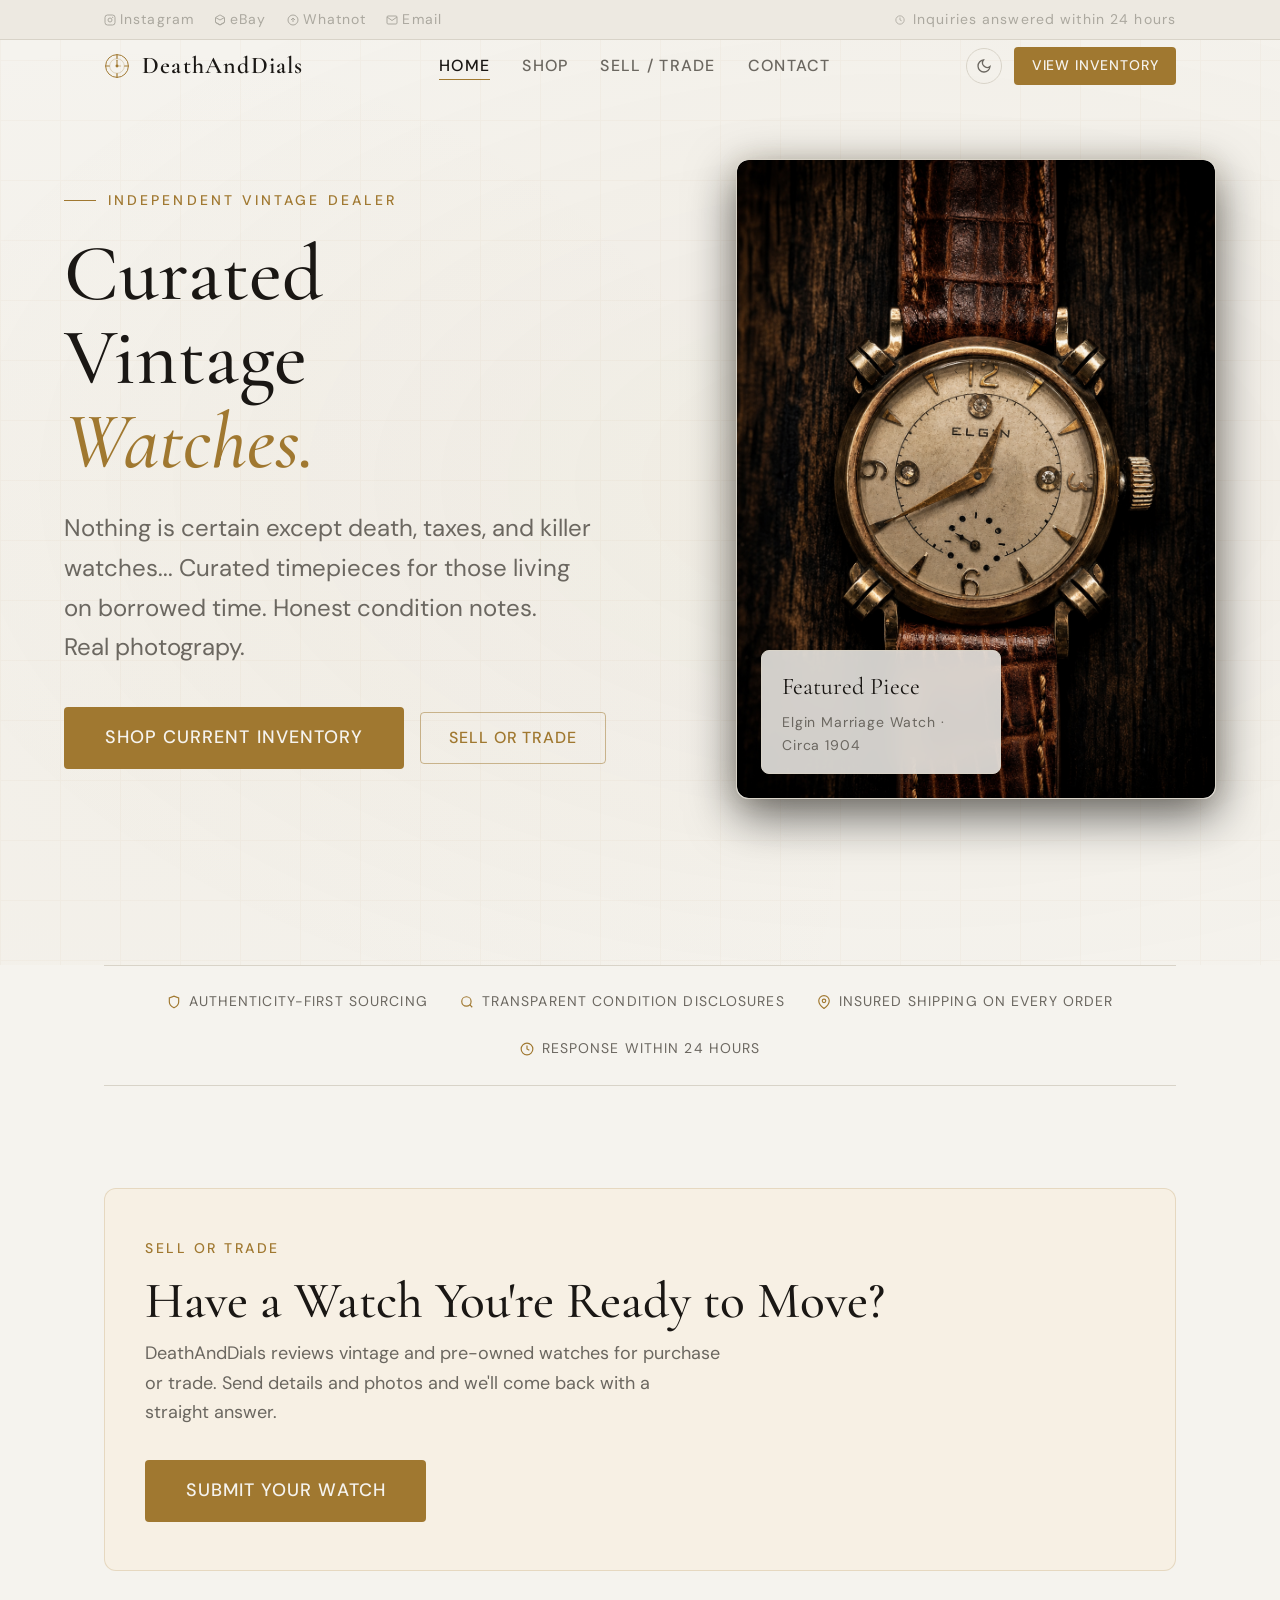
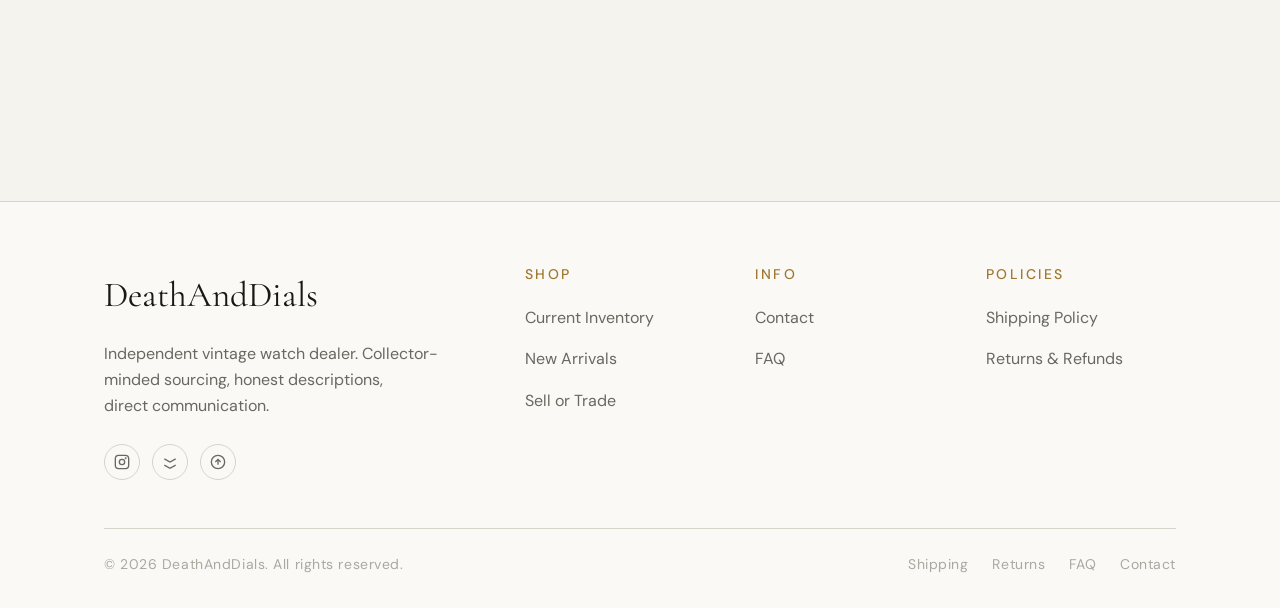
==== commit 0c7bd6a1: "Add files via upload" ====
--- a/index.html
+++ b/index.html
@@ -224,7 +224,6 @@
       <ul class="site-nav__links" role="list">
         <li><a href="index.html" class="active">Home</a></li>
         <li><a href="inventory.html">Shop</a></li>
-        <li><a href="about.html">About</a></li>
         <li><a href="sell-trade.html">Sell / Trade</a></li>
         <li><a href="contact.html">Contact</a></li>
       </ul>
@@ -233,7 +232,7 @@
         <button class="theme-toggle" data-theme-toggle aria-label="Toggle theme">
           <svg width="16" height="16" viewBox="0 0 24 24" fill="none" stroke="currentColor" stroke-width="2"><path d="M21 12.79A9 9 0 1 1 11.21 3 7 7 0 0 0 21 12.79z"/></svg>
         </button>
-        <a href="inventory.html" class="btn btn--primary btn--sm">View Inventory</a>
+        <a href="https://ebay.com/usr/kvnx_vintage" class="btn btn--primary btn--sm" target="_blank" rel="noopener">View Inventory</a>
         <button class="nav-hamburger" data-menu-open aria-label="Open menu">
           <svg width="18" height="18" viewBox="0 0 24 24" fill="none" stroke="currentColor" stroke-width="2"><line x1="3" y1="6" x2="21" y2="6"/><line x1="3" y1="12" x2="21" y2="12"/><line x1="3" y1="18" x2="21" y2="18"/></svg>
         </button>
@@ -248,8 +247,7 @@
     </button>
     <ul class="mobile-menu__links" role="list">
       <li><a href="index.html">Home</a></li>
-      <li><a href="inventory.html">Shop</a></li>
-      <li><a href="about.html">About</a></li>
+      <li><a href="https://ebay.com/usr/kvnx_vintage" target="_blank" rel="noopener">Shop</a></li>
       <li><a href="sell-trade.html">Sell / Trade</a></li>
       <li><a href="contact.html">Contact</a></li>
     </ul>
@@ -284,7 +282,7 @@
             <!-- Every listing is described with the clarity collectors deserve before they commit. -->
           </p>
           <div class="hero__actions hero-animate-4">
-            <a href="inventory.html" class="btn btn--primary btn--lg">Shop Current Inventory</a>
+            <a href="https://ebay.com/usr/kvnx_vintage" class="btn btn--primary btn--lg" target="_blank" rel="noopener">Shop Current Inventory</a>
             <a href="sell-trade.html" class="btn btn--outline">Sell or Trade</a>
           </div>
         </div>
@@ -354,189 +352,7 @@
       </div>
     </div>
 
-    <!-- ══════════════════════════════════════════════════
-         FEATURED INVENTORY
-    ═══════════════════════════════════════════════════ -->
-    <section aria-labelledby="featured-heading">
-      <div class="container">
-        <div class="section-header" data-reveal>
-          <div>
-            <span class="eyebrow">Currently Available</span>
-            <h2 id="featured-heading">Featured Inventory</h2>
-          </div>
-          <a href="inventory.html" class="btn btn--outline btn--sm">View All Watches →</a>
-        </div>
-        <p class="section-intro text-muted" style="margin-bottom:var(--space-10);margin-top:calc(var(--space-3)*-1)" data-reveal>
-          A rotating selection chosen for character, condition, and appeal. 
-          Pieces also move through Instagram, and eBay — availability changes quickly.
-        </p>
-
-        <div class="inventory-grid" data-reveal-stagger>
-          <!-- Card 1 -->
-          <article class="watch-card">
-            <div class="watch-card__img">
-              <img src="images/Benrus-3star.jpg" alt="Benrus 3 Star">
-            </div>
-            <div class="watch-card__body">
-              <div class="watch-card__meta">
-                <span class="watch-card__brand">Benrus</span>
-                <span class="tag tag--available">Available</span>
-              </div>
-              <h3 class="watch-card__name">3 Star ·</h3>
-              <p class="watch-card__specs">Circa 1960s &nbsp;·&nbsp; 34mm &nbsp;·&nbsp; Auto</p>
-              <p class="watch-card__condition">"Heavy tropic dial, unpolished case, running well. Branded bracelet."</p>
-              <div class="watch-card__footer">
-                <span class="watch-card__price">$200</span>
-                <a href="watch-template.html" class="btn btn--outline btn--sm">View Details</a>
-              </div>
-            </div>
-          </article>
-
-          <!-- Card 2 -->
-          <article class="watch-card">
-            <div class="watch-card__img">
-              <div class="watch-card__img-placeholder">
-                <svg width="64" height="64" viewBox="0 0 24 24" fill="none" stroke="currentColor" stroke-width="1" style="color:var(--color-gold);opacity:0.3"><circle cx="12" cy="12" r="10"/><polyline points="12 6 12 12 16 14"/></svg>
-              </div>
-            </div>
-            <div class="watch-card__body">
-              <div class="watch-card__meta">
-                <span class="watch-card__brand">Enicar</span>
-                <span class="tag tag--available">Available</span>
-              </div>
-              <h3 class="watch-card__name">Sherpa Graph · Ref. 072</h3>
-              <p class="watch-card__specs">Circa 1968 &nbsp;·&nbsp; 38mm &nbsp;·&nbsp; Manual</p>
-              <p class="watch-card__condition">"Even patina across the dial, strong lug definition, light crystal scratch."</p>
-              <div class="watch-card__footer">
-                <span class="watch-card__price">$1,250</span>
-                <a href="watch-template.html" class="btn btn--outline btn--sm">View Details</a>
-              </div>
-            </div>
-          </article>
-
-          <!-- Card 3 -->
-          <article class="watch-card">
-            <div class="watch-card__img">
-              <div class="watch-card__img-placeholder">
-                <svg width="64" height="64" viewBox="0 0 24 24" fill="none" stroke="currentColor" stroke-width="1" style="color:var(--color-gold);opacity:0.3"><circle cx="12" cy="12" r="10"/><polyline points="12 6 12 12 16 14"/></svg>
-              </div>
-            </div>
-            <div class="watch-card__body">
-              <div class="watch-card__meta">
-                <span class="watch-card__brand">Longines</span>
-                <span class="tag tag--hold">On Hold</span>
-              </div>
-              <h3 class="watch-card__name">Conquest · First Series</h3>
-              <p class="watch-card__specs">Circa 1954 &nbsp;·&nbsp; 35mm &nbsp;·&nbsp; Auto</p>
-              <p class="watch-card__condition">"Original sector dial with lovely tropical character. Strap is a replacement."</p>
-              <div class="watch-card__footer">
-                <span class="watch-card__price">$2,100</span>
-                <a href="watch-template.html" class="btn btn--ghost btn--sm">On Hold</a>
-              </div>
-            </div>
-          </article>
-        </div>
-
-        <div style="text-align:center;margin-top:var(--space-10)" data-reveal>
-          <a href="inventory.html" class="btn btn--primary btn--lg">Browse All Available Watches</a>
-        </div>
-      </div>
-    </section>
-
-    <!-- ══════════════════════════════════════════════════
-         WHY DEATHANDDIALS
-    ═══════════════════════════════════════════════════ -->
-    <section aria-labelledby="why-heading" style="background:var(--color-surface-offset);border-top:1px solid var(--color-border);border-bottom:1px solid var(--color-border)">
-      <div class="container">
-        <div style="text-align:center;max-width:52ch;margin-inline:auto;margin-bottom:var(--space-12)" data-reveal>
-          <span class="eyebrow">Why Buy Here</span>
-          <h2 id="why-heading">Buying Vintage Should Feel Confident, Not Uncertain</h2>
-        </div>
-        <div class="why-grid" data-reveal-stagger>
-          <div class="why-card">
-            <span class="why-card__num">01</span>
-            <h3 class="why-card__title">Honest Condition Reports</h3>
-            <p class="why-card__body">We describe what we see — not what sounds good. Visible wear, patina, replaced parts when known, and service notes are part of every listing. Not buried after the sale.</p>
-          </div>
-          <div class="why-card">
-            <span class="why-card__num">02</span>
-            <h3 class="why-card__title">Collector-Minded Sourcing</h3>
-            <p class="why-card__body">We buy with an eye toward originality, proportion, dial aging, and long-term appeal. If a watch isn't interesting to own and wear, it doesn't make the cut.</p>
-          </div>
-          <div class="why-card">
-            <span class="why-card__num">03</span>
-            <h3 class="why-card__title">Direct Communication</h3>
-            <p class="why-card__body">Questions are part of the process. If you need extra photos, a wrist shot, or clarification on a detail, you'll get a straight answer — not a form response.</p>
-          </div>
-        </div>
-      </div>
-    </section>
-
-    <!-- ══════════════════════════════════════════════════
-         SHOP YOUR WAY
-    ═══════════════════════════════════════════════════ -->
-    <section aria-labelledby="platforms-heading">
-      <div class="container">
-        <div style="text-align:center;max-width:52ch;margin-inline:auto;margin-bottom:var(--space-12)" data-reveal>
-          <span class="eyebrow">Multiple Channels</span>
-          <h2 id="platforms-heading">Buy Through the Channel You Trust Most</h2>
-          <p class="text-muted mt-4">Not everyone wants to buy direct from a new seller, and that's fair. DeathAndDials makes pieces available across multiple platforms.</p>
-        </div>
-        <div class="platform-grid" data-reveal-stagger>
-          <a href="contact.html" class="platform-card">
-            <div class="platform-card__icon">
-              <svg width="22" height="22" viewBox="0 0 24 24" fill="none" stroke="currentColor" stroke-width="1.5"><path d="M4 4h16c1.1 0 2 .9 2 2v12c0 1.1-.9 2-2 2H4c-1.1 0-2-.9-2-2V6c0-1.1.9-2 2-2z"/><polyline points="22,6 12,13 2,6"/></svg>
-            </div>
-            <p class="platform-card__name">Buy Direct</p>
-            <p class="platform-card__desc">First access and direct conversation before anything goes to a platform.</p>
-            <span class="tag tag--gold" style="margin-top:auto">Inquire Now →</span>
-          </a>
-          <a href="#" class="platform-card" target="_blank" rel="noopener">
-            <div class="platform-card__icon">
-              <svg width="22" height="22" viewBox="0 0 24 24" fill="none" stroke="currentColor" stroke-width="1.5"><path d="M20.5 7.27L12 12 3.5 7.27M3.5 16.73L12 21.5l8.5-4.77M3 7.5v9a1 1 0 0 0 .5.87l8 4.5a1 1 0 0 0 1 0l8-4.5A1 1 0 0 0 21 16.5v-9a1 1 0 0 0-.5-.87l-8-4.5a1 1 0 0 0-1 0l-8 4.5A1 1 0 0 0 3 7.5z"/></svg>
-            </div>
-            <p class="platform-card__name">Shop on eBay</p>
-            <p class="platform-card__desc">Full platform buyer protections on the same honest listings.</p>
-            <span class="tag tag--gold" style="margin-top:auto">eBay Store →</span>
-          </a>
-          <a href="#" class="platform-card" target="_blank" rel="noopener">
-            <div class="platform-card__icon">
-              <svg width="22" height="22" viewBox="0 0 24 24" fill="none" stroke="currentColor" stroke-width="1.5"><circle cx="12" cy="12" r="10"/><path d="M8 12l4-4 4 4M12 8v8"/></svg>
-            </div>
-            <p class="platform-card__name">Live on Whatnot</p>
-            <p class="platform-card__desc">Real-time live drops with live Q&A on every piece before the hammer drops.</p>
-            <span class="tag tag--gold" style="margin-top:auto">Catch a Drop →</span>
-          </a>
-        </div>
-      </div>
-    </section>
-
-    <!-- ══════════════════════════════════════════════════
-         FOUNDER NOTE
-    ═══════════════════════════════════════════════════ -->
-    <section aria-labelledby="founder-heading">
-      <div class="container">
-        <div class="founder-section" data-reveal>
-          <blockquote class="founder-section__quote">
-            Built for the collector who's been burned before.
-          </blockquote>
-          <div class="founder-section__body">
-            <span class="eyebrow">The Story</span>
-            <h2 id="founder-heading" style="font-size:var(--text-xl)">Why DeathAndDials Exists</h2>
-            <p class="founder-section__text">
-              DeathAndDials was created for people who love vintage watches but are tired of vague listings, mystery condition photos, and sellers who disappear after the sale.
-            </p>
-            <p class="founder-section__text">
-              Every piece is personally sourced, photographed, and described with a collector's eye and a dealer's responsibility. The goal is the same every time — a clean, honest transaction that's worth coming back for.
-            </p>
-            <div style="display:flex;gap:var(--space-3);flex-wrap:wrap;margin-top:var(--space-2)">
-              <a href="about.html" class="btn btn--outline">Read Our Story</a>
-              <a href="inventory.html" class="btn btn--ghost">Shop the Collection</a>
-            </div>
-          </div>
-        </div>
-      </div>
-    </section>
+
 
     <!-- ══════════════════════════════════════════════════
          SELL / TRADE BAND
@@ -578,16 +394,15 @@
         <div class="site-footer__col">
           <h4>Shop</h4>
           <ul role="list">
-            <li><a href="inventory.html">Current Inventory</a></li>
-            <li><a href="inventory.html">New Arrivals</a></li>
+            <li><a href="https://ebay.com/usr/kvnx_vintage" target="_blank" rel="noopener">Current Inventory</a></li>
+            <li><a href="https://ebay.com/usr/kvnx_vintage" target="_blank" rel="noopener">New Arrivals</a></li>
             <li><a href="sell-trade.html">Sell or Trade</a></li>
           </ul>
         </div>
         <div class="site-footer__col">
           <h4>Info</h4>
           <ul role="list">
-            <li><a href="about.html">About</a></li>
-            <li><a href="contact.html">Contact</a></li>
+              <li><a href="contact.html">Contact</a></li>
             <li><a href="faq.html">FAQ</a></li>
           </ul>
         </div>
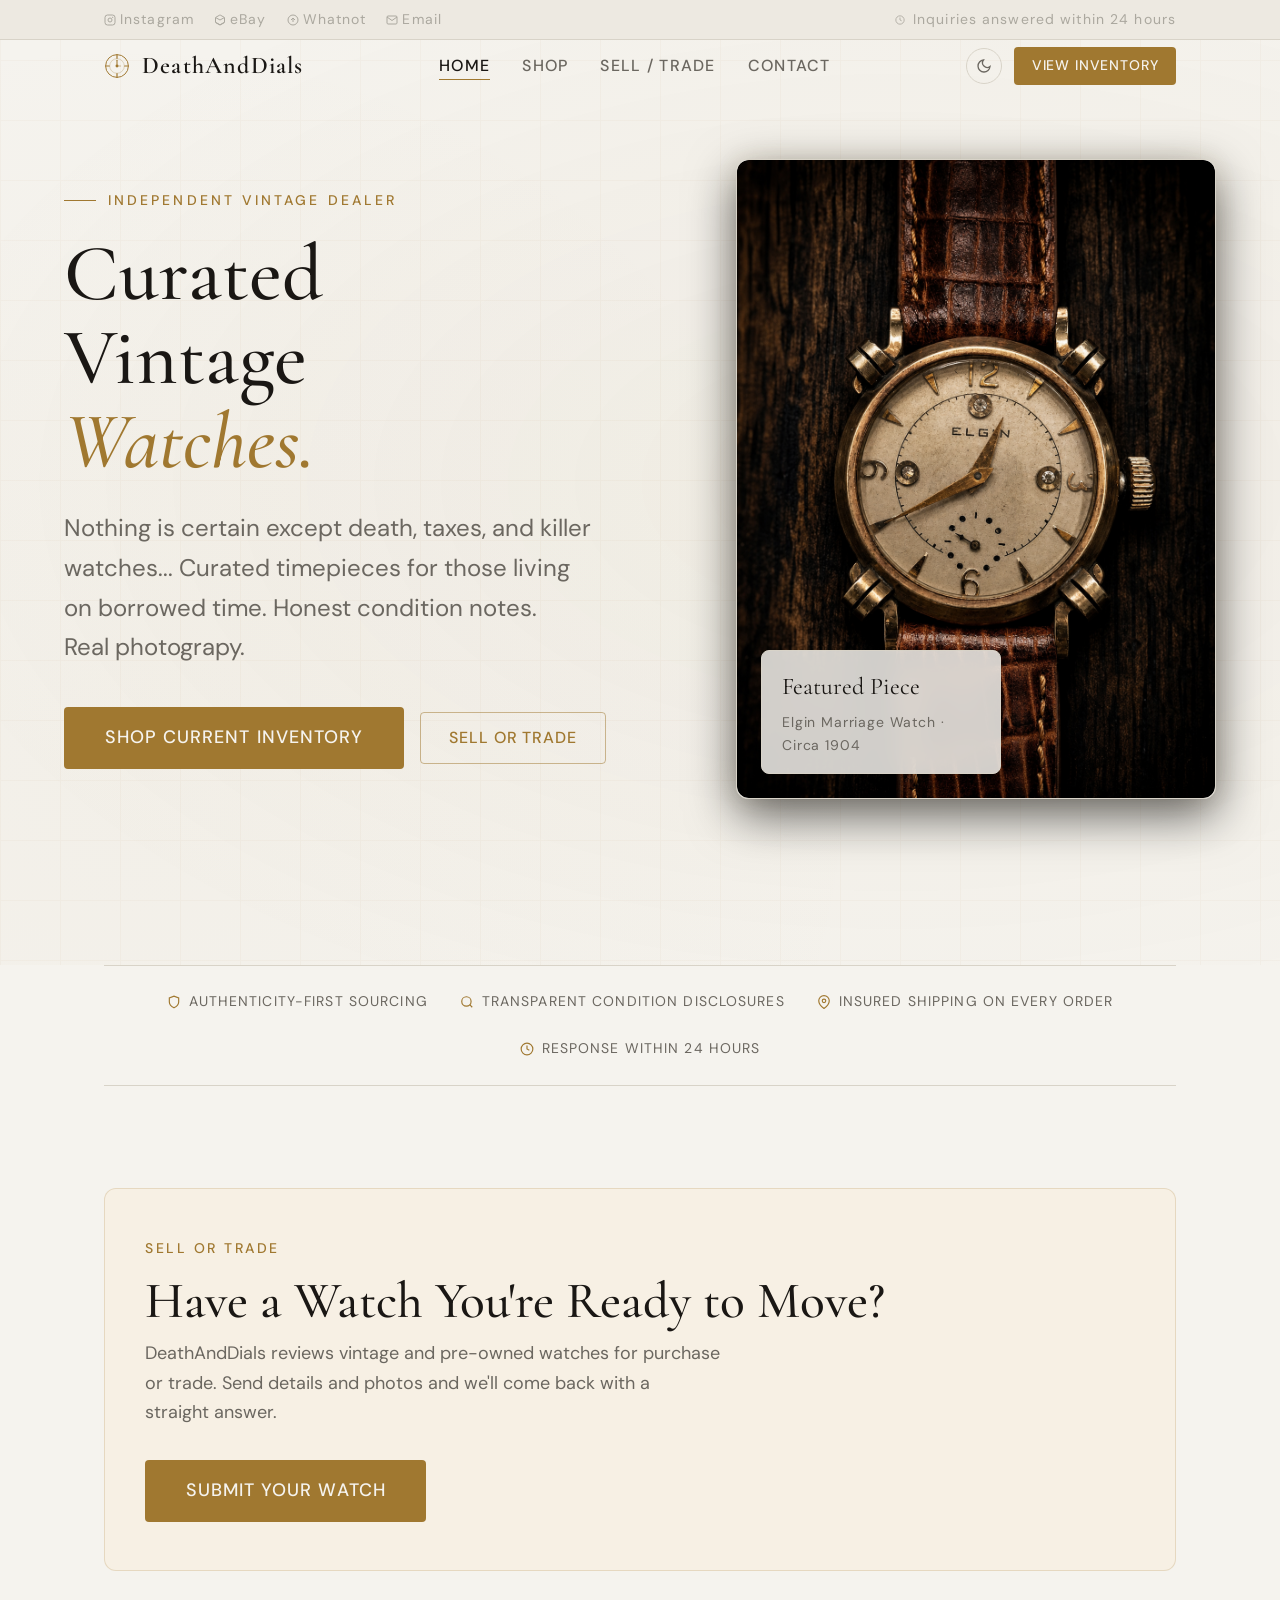
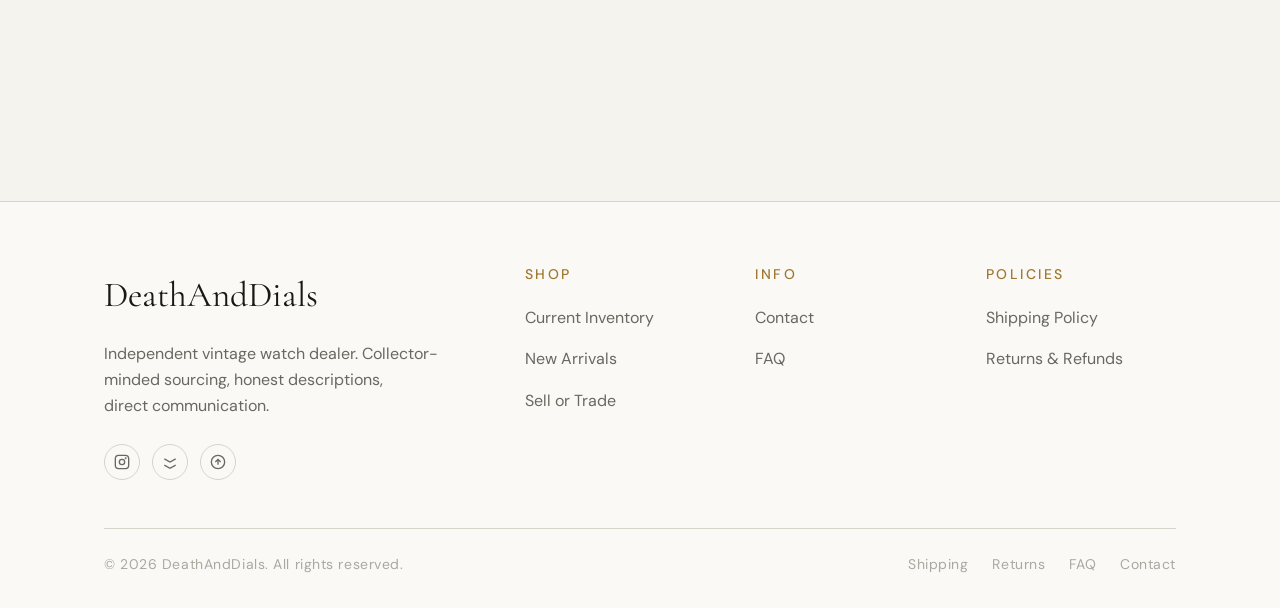
==== commit 70b8bfbb: "Update index.html" ====
--- a/index.html
+++ b/index.html
@@ -223,7 +223,8 @@
 
       <ul class="site-nav__links" role="list">
         <li><a href="index.html" class="active">Home</a></li>
-        <li><a href="inventory.html">Shop</a></li>
+        <li><a href="https://ebay.com/usr/kvnx_vintage">Shop</a></li>
+        <!-- <li><a href="inventory.html">Shop</a></li> -->
         <li><a href="sell-trade.html">Sell / Trade</a></li>
         <li><a href="contact.html">Contact</a></li>
       </ul>
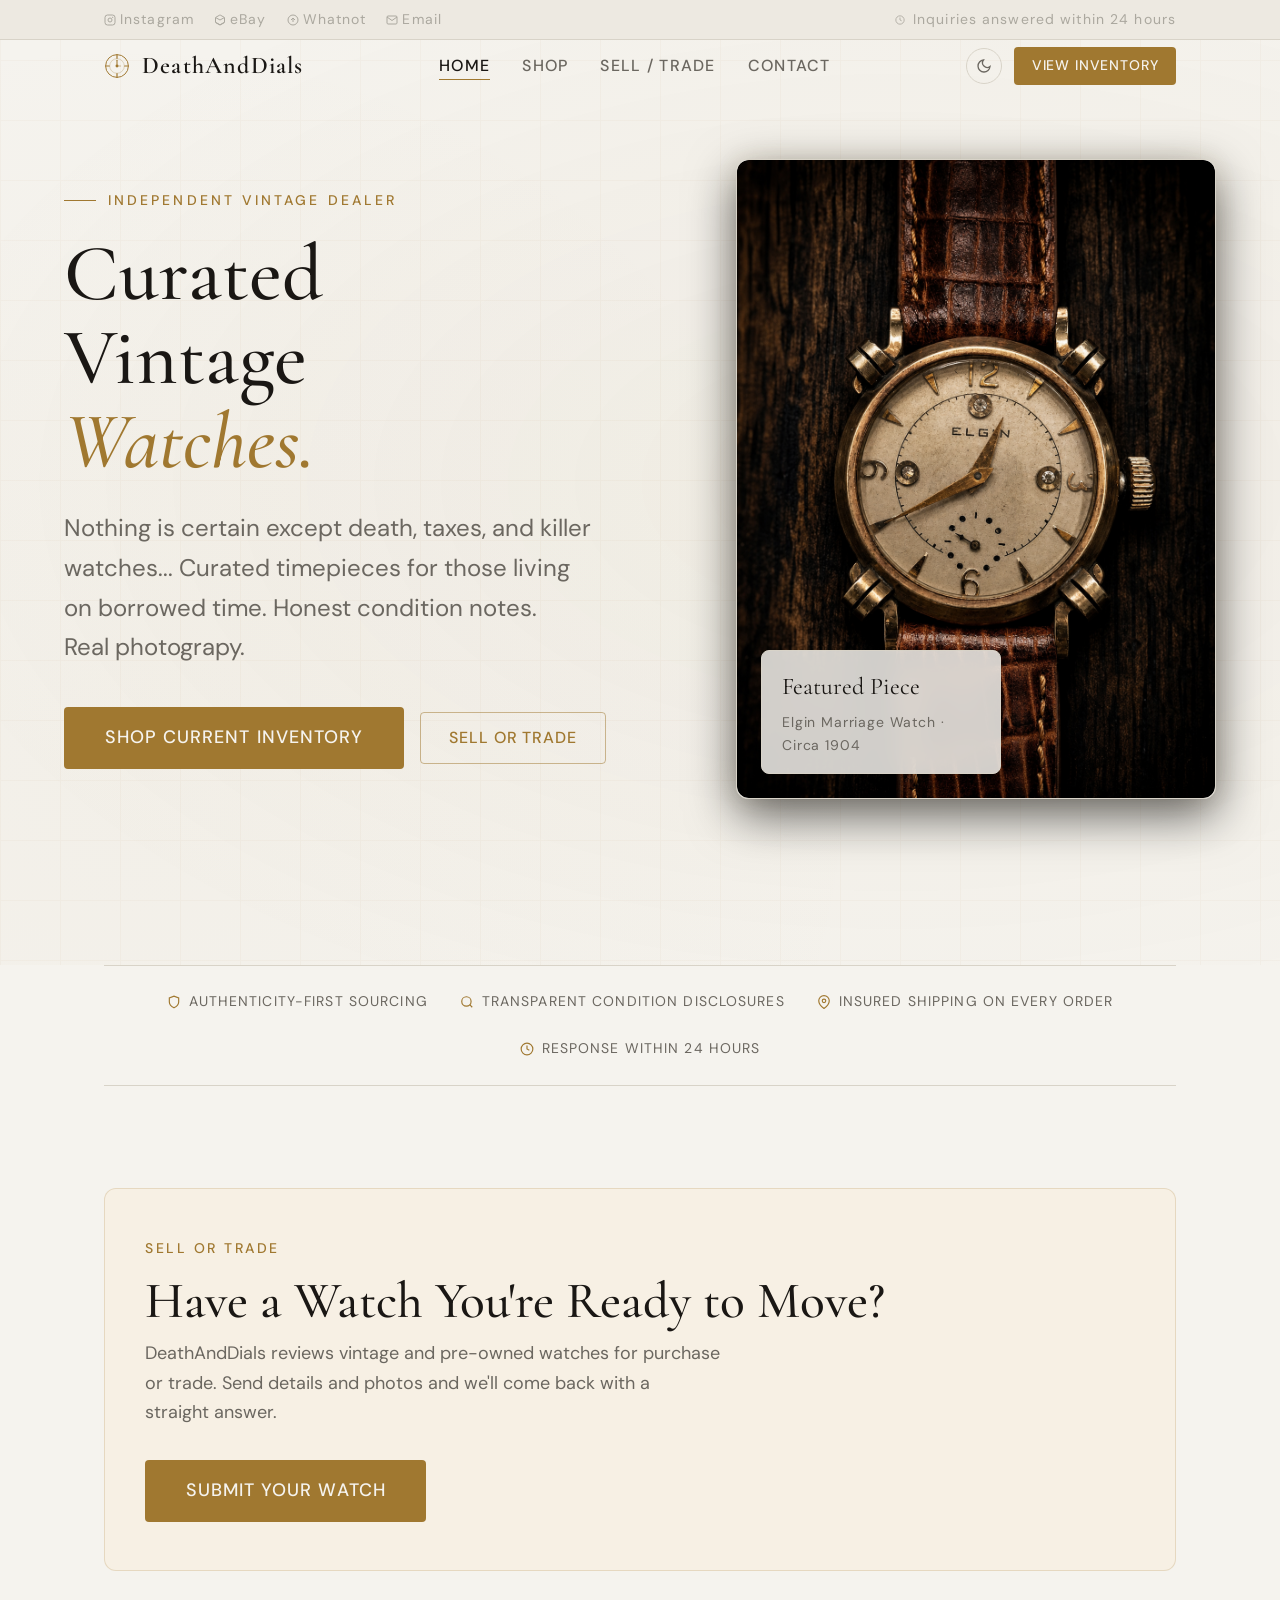
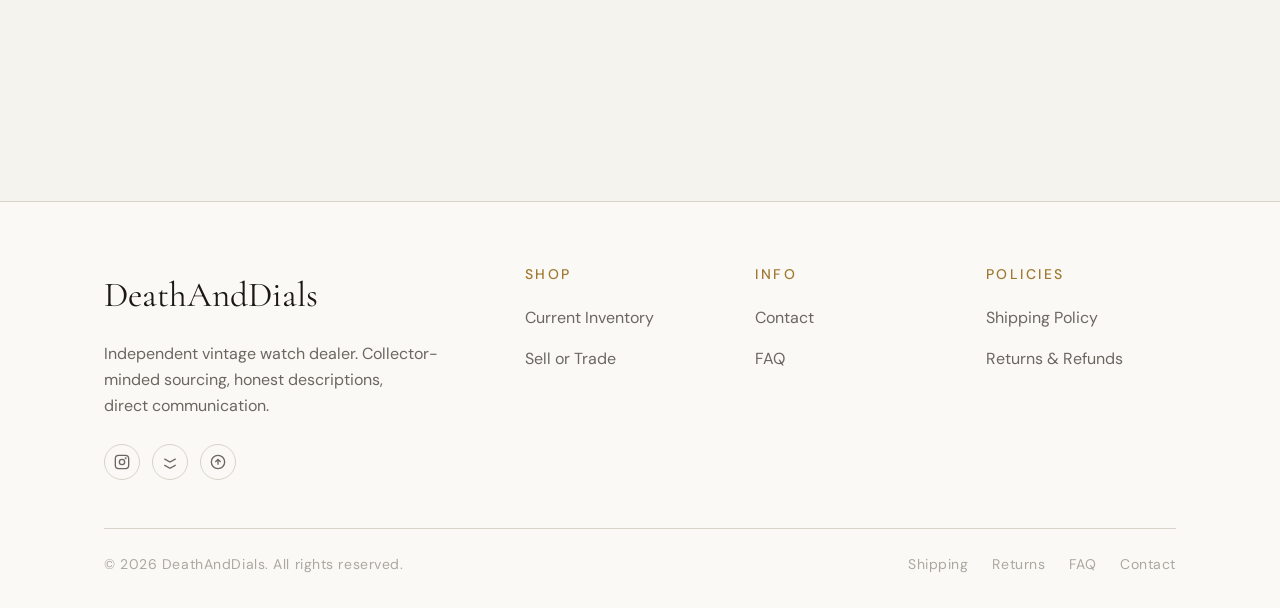
==== commit 8473edba: "Update index.html" ====
--- a/index.html
+++ b/index.html
@@ -396,7 +396,7 @@
           <h4>Shop</h4>
           <ul role="list">
             <li><a href="https://ebay.com/usr/kvnx_vintage" target="_blank" rel="noopener">Current Inventory</a></li>
-            <li><a href="https://ebay.com/usr/kvnx_vintage" target="_blank" rel="noopener">New Arrivals</a></li>
+            <!-- <li><a href="https://ebay.com/usr/kvnx_vintage" target="_blank" rel="noopener">New Arrivals</a></li> -->
             <li><a href="sell-trade.html">Sell or Trade</a></li>
           </ul>
         </div>
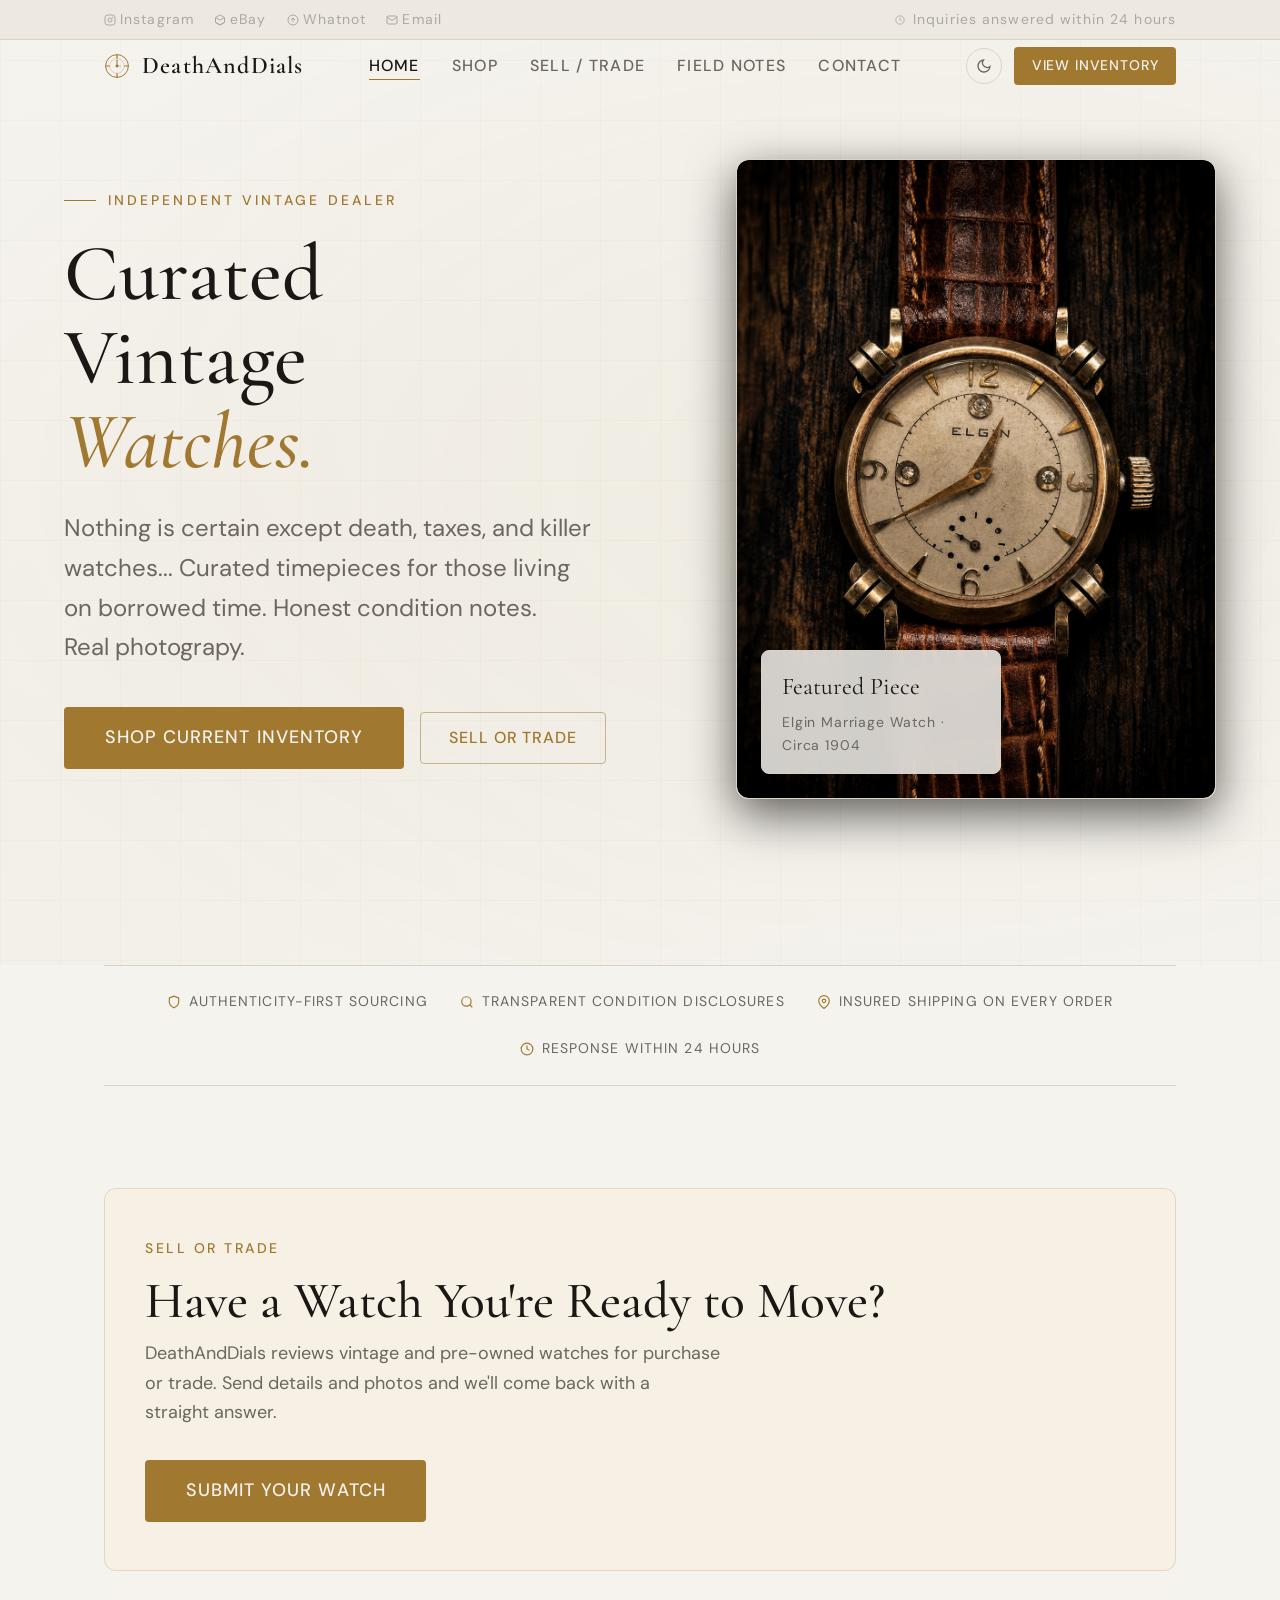
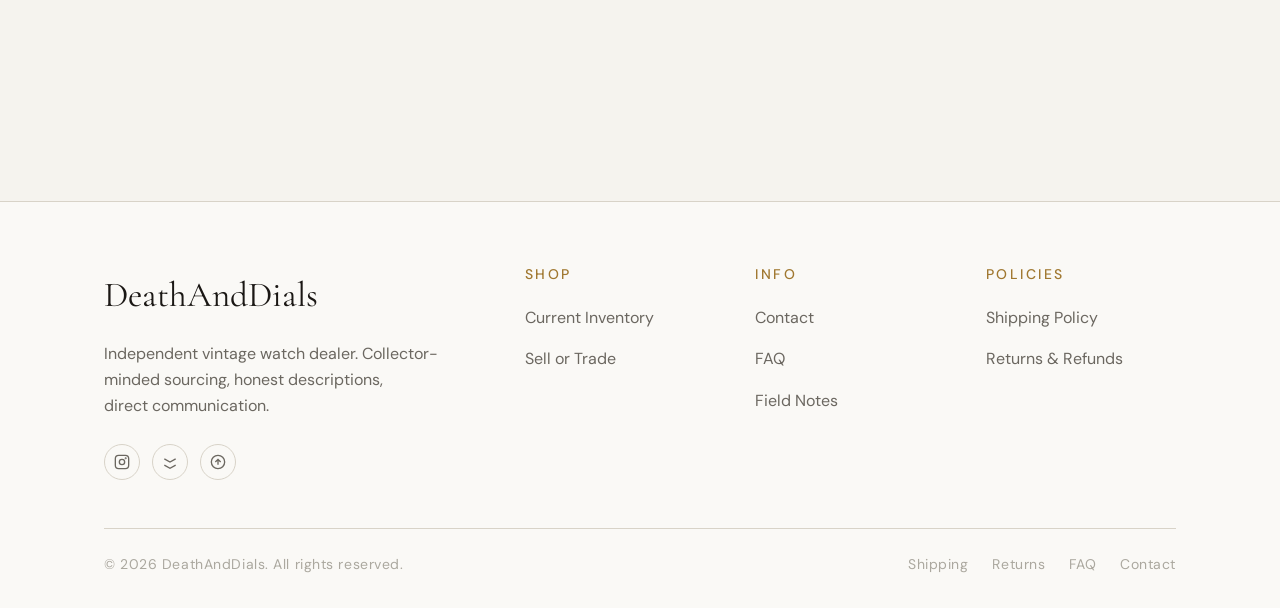
==== commit 984afc3a: "Added blog" ====
--- a/index.html
+++ b/index.html
@@ -12,6 +12,11 @@
   <link rel="stylesheet" href="css/base.css">
   <link rel="stylesheet" href="css/nav.css">
   <link rel="stylesheet" href="css/animations.css">
+  <link rel="icon" type="image/x-icon" href="favicon.ico">
+  <link rel="icon" type="image/png" sizes="32x32" href="favicon-32x32.png">
+  <link rel="icon" type="image/png" sizes="16x16" href="favicon-16x16.png">
+  <link rel="apple-touch-icon" sizes="180x180" href="apple-touch-icon.png">
+  <link rel="manifest" href="site.webmanifest">
   <style>
     /* ── Hero ──────────────────────────────────────────────── */
     .hero {
@@ -187,7 +192,7 @@
           <svg width="12" height="12" viewBox="0 0 24 24" fill="none" stroke="currentColor" stroke-width="2"><path d="M20.5 7.27L12 12 3.5 7.27M3.5 16.73L12 21.5l8.5-4.77M3 7.5v9a1 1 0 0 0 .5.87l8 4.5a1 1 0 0 0 1 0l8-4.5A1 1 0 0 0 21 16.5v-9a1 1 0 0 0-.5-.87l-8-4.5a1 1 0 0 0-1 0l-8 4.5A1 1 0 0 0 3 7.5z"/></svg>
           eBay
         </a>
-        <a href="#" target="_blank" rel="noopener">
+        <a href="https://www.whatnot.com/user/deathanddials" target="_blank" rel="noopener">
           <svg width="12" height="12" viewBox="0 0 24 24" fill="none" stroke="currentColor" stroke-width="2"><circle cx="12" cy="12" r="10"/><path d="M8 12l4-4 4 4M12 8v8"/></svg>
           Whatnot
         </a>
@@ -226,6 +231,7 @@
         <li><a href="https://ebay.com/usr/kvnx_vintage">Shop</a></li>
         <!-- <li><a href="inventory.html">Shop</a></li> -->
         <li><a href="sell-trade.html">Sell / Trade</a></li>
+        <li><a href="blog.html">Field Notes</a></li>
         <li><a href="contact.html">Contact</a></li>
       </ul>
 
@@ -250,12 +256,13 @@
       <li><a href="index.html">Home</a></li>
       <li><a href="https://ebay.com/usr/kvnx_vintage" target="_blank" rel="noopener">Shop</a></li>
       <li><a href="sell-trade.html">Sell / Trade</a></li>
+      <li><a href="blog.html">Field Notes</a></li>
       <li><a href="contact.html">Contact</a></li>
     </ul>
     <div class="mobile-menu__footer">
       <a href="https://instagram.com/deathanddials" class="btn btn--outline btn--sm" target="_blank">Instagram</a>
-      <a href="#" class="btn btn--ghost btn--sm" target="_blank">eBay Store</a>
-      <a href="#" class="btn btn--ghost btn--sm" target="_blank">Whatnot</a>
+      <a href="https://ebay.com/usr/kvnx_vintage" class="btn btn--ghost btn--sm" target="_blank">eBay Store</a>
+      <a href="https://www.whatnot.com/user/deathanddials" class="btn btn--ghost btn--sm" target="_blank">Whatnot</a>
     </div>
   </div>
 
@@ -384,10 +391,10 @@
             <a href="https://instagram.com/deathanddials" target="_blank" rel="noopener" aria-label="Instagram">
               <svg width="16" height="16" viewBox="0 0 24 24" fill="none" stroke="currentColor" stroke-width="2"><rect x="2" y="2" width="20" height="20" rx="5"/><circle cx="12" cy="12" r="4"/><circle cx="17.5" cy="6.5" r="0.5" fill="currentColor"/></svg>
             </a>
-            <a href="#" target="_blank" rel="noopener" aria-label="eBay store">
+            <a href="https://ebay.com/usr/kvnx_vintage" target="_blank" rel="noopener" aria-label="eBay store">
               <svg width="16" height="16" viewBox="0 0 24 24" fill="none" stroke="currentColor" stroke-width="2"><path d="M20.5 7.27L12 12 3.5 7.27M3.5 16.73L12 21.5l8.5-4.77"/></svg>
             </a>
-            <a href="#" target="_blank" rel="noopener" aria-label="Whatnot">
+            <a href="https://www.whatnot.com/user/deathanddials" target="_blank" rel="noopener" aria-label="Whatnot">
               <svg width="16" height="16" viewBox="0 0 24 24" fill="none" stroke="currentColor" stroke-width="2"><circle cx="12" cy="12" r="10"/><path d="M8 12l4-4 4 4M12 8v8"/></svg>
             </a>
           </nav>
@@ -405,6 +412,7 @@
           <ul role="list">
               <li><a href="contact.html">Contact</a></li>
             <li><a href="faq.html">FAQ</a></li>
+            <li><a href="blog.html">Field Notes</a></li>
           </ul>
         </div>
         <div class="site-footer__col">
@@ -428,5 +436,333 @@
   </footer>
 
   <script src="js/main.js"></script>
-</body>
+<script data-pplx-inline-edit>
+(function () {
+  if (window === window.top) return;
+
+  const allowedParentOrigins = ["https://www.perplexity.ai","https://perplexity.ai","https://testing.perplexity.ai","https://staging.perplexity.ai","https://*.preview.i.perplexity.ai","http://localhost:3000","http://127.0.0.1:3000","http://localhost:5173","http://127.0.0.1:5173"];
+  const MAX_FONT_BYTES = 500 * 1024;
+  const MAX_TOTAL_FONT_BYTES = 2 * 1024 * 1024;
+  let scrollForwarding = false;
+  let scrollRaf = 0;
+  let trustedTopOrigin = null;
+
+  // Allow entries like "https://*.preview.i.perplexity.ai" — the wildcard
+  // matches a single DNS label (no dots), so "https://*.foo" cannot stretch
+  // across multiple labels.
+  function matchesAllowedOrigin(origin) {
+    if (!origin) return false;
+    for (const entry of allowedParentOrigins) {
+      if (!entry.includes("*")) {
+        if (entry === origin) return true;
+        continue;
+      }
+      const pattern = new RegExp(
+        "^" +
+          entry.replace(/[.+?^${}()|[\]\\]/g, "\\$&").replace(/\*/g, "[^.]+") +
+          "$",
+      );
+      if (pattern.test(origin)) return true;
+    }
+    return false;
+  }
+
+  // Trust decision: when the sender is same-origin-visible (event.origin is a
+  // real origin like https://www.perplexity.ai) we trust event.origin directly.
+  // When event.origin is "null" (opaque broker srcdoc), we fall back to the
+  // broker's stamped `parentOrigin` to identify the top window. The fallback
+  // is claim-only — we rely on the browser's native `targetOrigin` enforcement
+  // on the response path (see postToTrustedTop) to ensure replies can't be
+  // delivered to anyone but the actual top window of that claimed origin.
+  function getTrustedParentOrigin(event) {
+    const forwardedParentOrigin =
+      typeof event.data.parentOrigin === "string" ? event.data.parentOrigin : null;
+    const parentOrigin = event.origin === "null" ? forwardedParentOrigin : event.origin;
+    return matchesAllowedOrigin(parentOrigin) ? parentOrigin : null;
+  }
+
+  // All responses go to window.top with targetOrigin = the allowlisted origin.
+  // An attacker that iframes us inside their own null-origin broker can claim
+  // any parentOrigin they like, but the browser will drop the reply whenever
+  // the real top's origin doesn't match — so the screenshot never leaves.
+  function postToTrustedTop(message) {
+    if (!trustedTopOrigin) return;
+    try {
+      window.top.postMessage(message, trustedTopOrigin);
+    } catch (_error) {}
+  }
+
+  function inlineAll(original, clone) {
+    if (original.nodeType !== 1 || clone.nodeType !== 1) return;
+
+    try {
+      const computedStyle = getComputedStyle(original);
+      // cssText on a computed style is the serialized declaration in modern
+      // Chromium/Safari — a single read beats enumerating ~400 longhand
+      // properties. Firefox returns "" here, so we fall back on empty.
+      const serialized = computedStyle.cssText;
+      if (serialized) {
+        clone.style.cssText = serialized;
+      } else {
+        const parts = new Array(computedStyle.length);
+        for (let index = 0; index < computedStyle.length; index += 1) {
+          const property = computedStyle[index];
+          parts[index] = `${property}:${computedStyle.getPropertyValue(property)};`;
+        }
+        clone.style.cssText = parts.join("");
+      }
+    } catch (_error) {}
+
+    const originalChildren = original.children;
+    const clonedChildren = clone.children;
+    for (
+      let index = 0;
+      index < originalChildren.length && index < clonedChildren.length;
+      index += 1
+    ) {
+      inlineAll(originalChildren[index], clonedChildren[index]);
+    }
+  }
+
+  function extractFontUrl(srcValue) {
+    const matches = [
+      ...srcValue.matchAll(
+        /url\(["']?([^"')]+)["']?\)(?:\s*format\(["']?([^"')]+)["']?\))?/gi,
+      ),
+    ];
+    if (matches.length === 0) return null;
+    const woff2 = matches.find((m) => m[2] && m[2].toLowerCase().includes("woff2"));
+    if (woff2) return woff2[1];
+    const woff = matches.find((m) => m[2] && m[2].toLowerCase().includes("woff"));
+    if (woff) return woff[1];
+    return matches[0][1];
+  }
+
+  // Cache resolved font URL -> data URI across captures. Fonts on a page
+  // essentially never change, and a batch run emits multiple captures back to
+  // back — without this we'd refetch + re-base64 every time.
+  const fontDataUriCache = new Map();
+  const SRC_DECLARATION_RE = /src\s*:\s*[^;}]+/i;
+
+  async function fetchAsDataUri(url) {
+    if (fontDataUriCache.has(url)) return fontDataUriCache.get(url);
+    let dataUri = null;
+    try {
+      const response = await fetch(url, { mode: "cors", credentials: "omit" });
+      if (response.ok) {
+        const blob = await response.blob();
+        if (blob.size <= MAX_FONT_BYTES) {
+          dataUri = await new Promise((resolve) => {
+            const reader = new FileReader();
+            reader.onloadend = () =>
+              resolve(typeof reader.result === "string" ? reader.result : null);
+            reader.onerror = () => resolve(null);
+            reader.readAsDataURL(blob);
+          });
+        }
+      }
+    } catch (_error) {
+      dataUri = null;
+    }
+    fontDataUriCache.set(url, dataUri);
+    return dataUri;
+  }
+
+  function collectFontFaceRuleTexts() {
+    const rules = [];
+    for (const sheet of document.styleSheets) {
+      let cssRules;
+      try {
+        cssRules = sheet.cssRules;
+      } catch (_error) {
+        continue;
+      }
+      if (!cssRules) continue;
+      for (const rule of cssRules) {
+        const cssText = rule.cssText || "";
+        if (cssText.startsWith("@font-face")) rules.push(cssText);
+      }
+    }
+    return rules;
+  }
+
+  async function buildInlinedFontCss() {
+    const ruleTexts = collectFontFaceRuleTexts();
+    if (ruleTexts.length === 0) return null;
+
+    const resolved = ruleTexts.map((cssText) => {
+      if (!SRC_DECLARATION_RE.test(cssText)) return null;
+      const srcMatch = cssText.match(/src\s*:\s*([^;}]+)[;}]/i);
+      if (!srcMatch) return null;
+      const url = extractFontUrl(srcMatch[1]);
+      if (!url) return null;
+      try {
+        return { cssText, url: new URL(url, document.baseURI).href };
+      } catch (_error) {
+        return null;
+      }
+    });
+
+    const dataUris = await Promise.all(
+      resolved.map((entry) => (entry ? fetchAsDataUri(entry.url) : Promise.resolve(null))),
+    );
+
+    const inlined = [];
+    let totalBytes = 0;
+    for (let index = 0; index < resolved.length; index += 1) {
+      const entry = resolved[index];
+      const dataUri = dataUris[index];
+      if (!entry || !dataUri) continue;
+      const approxBytes = dataUri.length * 0.75;
+      if (totalBytes + approxBytes > MAX_TOTAL_FONT_BYTES) break;
+      totalBytes += approxBytes;
+      inlined.push(entry.cssText.replace(SRC_DECLARATION_RE, `src: url("${dataUri}")`));
+    }
+    return inlined.length > 0 ? inlined.join("\n") : null;
+  }
+
+  function stripExternal(clone) {
+    const images = clone.querySelectorAll("img");
+    for (let index = 0; index < images.length; index += 1) {
+      const src = images[index].getAttribute("src");
+      if (src && !src.startsWith("data:")) images[index].removeAttribute("src");
+    }
+
+    const elements = clone.querySelectorAll("*");
+    for (let index = 0; index < elements.length; index += 1) {
+      const style = elements[index].style.cssText;
+      if (style && style.includes("url(")) {
+        elements[index].style.cssText = style.replace(
+          /url\(["']?(?!data:)[^)"']*["']?\)/gi,
+          "none",
+        );
+      }
+    }
+  }
+
+  function emitScroll() {
+    scrollRaf = 0;
+    if (!scrollForwarding) return;
+    postToTrustedTop({
+      type: "INLINE_EDIT_SCROLL",
+      scrollX: window.scrollX,
+      scrollY: window.scrollY,
+    });
+  }
+
+  window.addEventListener(
+    "scroll",
+    function () {
+      if (!scrollForwarding || scrollRaf) return;
+      scrollRaf = requestAnimationFrame(emitScroll);
+    },
+    { passive: true, capture: true },
+  );
+
+  async function handleCaptureRequest(event) {
+    const requestId = event.data.requestId;
+    const scrollX = window.scrollX;
+    const scrollY = window.scrollY;
+    const width = window.innerWidth;
+    const height = window.innerHeight;
+
+    function postResult(dataUrl) {
+      postToTrustedTop({
+        type: "INLINE_EDIT_SCREENSHOT_RESULT",
+        requestId,
+        dataUrl,
+        scrollX,
+        scrollY,
+      });
+    }
+
+    try {
+      // Wait for any pending web fonts to resolve so both inline metrics and
+      // the @font-face inlining below see the same loaded faces.
+      if (document.fonts && document.fonts.ready) {
+        try {
+          await document.fonts.ready;
+        } catch (_error) {}
+      }
+
+      const clone = document.documentElement.cloneNode(true);
+      inlineAll(document.documentElement, clone);
+
+      const removedNodes = clone.querySelectorAll("script,link[rel=\"stylesheet\"],style");
+      for (let index = 0; index < removedNodes.length; index += 1) {
+        removedNodes[index].remove();
+      }
+
+      stripExternal(clone);
+
+      // Re-embed web fonts as data-URI @font-face rules so the SVG rasterizer
+      // can resolve them — external font URLs aren't fetched during
+      // foreignObject rendering, which would otherwise force a fallback face
+      // and change text metrics.
+      const inlinedFontCss = await buildInlinedFontCss();
+      if (inlinedFontCss) {
+        const styleEl = document.createElement("style");
+        styleEl.textContent = inlinedFontCss;
+        const head = clone.querySelector("head");
+        if (head) head.appendChild(styleEl);
+        else clone.insertBefore(styleEl, clone.firstChild);
+      }
+
+      const html = new XMLSerializer().serializeToString(clone);
+      const svg =
+        `<svg xmlns="http://www.w3.org/2000/svg" width="${width}" height="${height}">` +
+        '<foreignObject width="100%" height="100%">' +
+        `<div xmlns="http://www.w3.org/1999/xhtml" style="width:${width}px;height:${height}px;overflow:hidden">` +
+        `<div style="position:relative;left:-${scrollX}px;top:-${scrollY}px">` +
+        html +
+        "</div></div></foreignObject></svg>";
+      const svgUrl = `data:image/svg+xml;charset=utf-8,${encodeURIComponent(svg)}`;
+      const image = new Image();
+      image.onload = function () {
+        const canvas = document.createElement("canvas");
+        canvas.width = width;
+        canvas.height = height;
+        canvas.getContext("2d").drawImage(image, 0, 0);
+        postResult(canvas.toDataURL("image/png"));
+      };
+      image.onerror = function () {
+        postResult(null);
+      };
+      image.src = svgUrl;
+    } catch (_error) {
+      postResult(null);
+    }
+  }
+
+  window.addEventListener("message", function (event) {
+    if (!event.data) return;
+    // Only accept messages from the direct parent frame. Blocks sibling /
+    // unrelated-window postMessage senders that could otherwise reach us.
+    if (event.source !== window.parent) return;
+
+    const trustedParentOrigin = getTrustedParentOrigin(event);
+    if (!trustedParentOrigin) return;
+    trustedTopOrigin = trustedParentOrigin;
+
+    if (event.data.type === "INLINE_EDIT_SCROLL_START") {
+      scrollForwarding = true;
+      emitScroll();
+      return;
+    }
+
+    if (event.data.type === "INLINE_EDIT_SCROLL_STOP") {
+      scrollForwarding = false;
+      if (scrollRaf) cancelAnimationFrame(scrollRaf);
+      scrollRaf = 0;
+      return;
+    }
+
+    if (event.data.type !== "INLINE_EDIT_CAPTURE_REQUEST") return;
+
+    handleCaptureRequest(event);
+  });
+})();
+
+
+</script></body>
 </html>
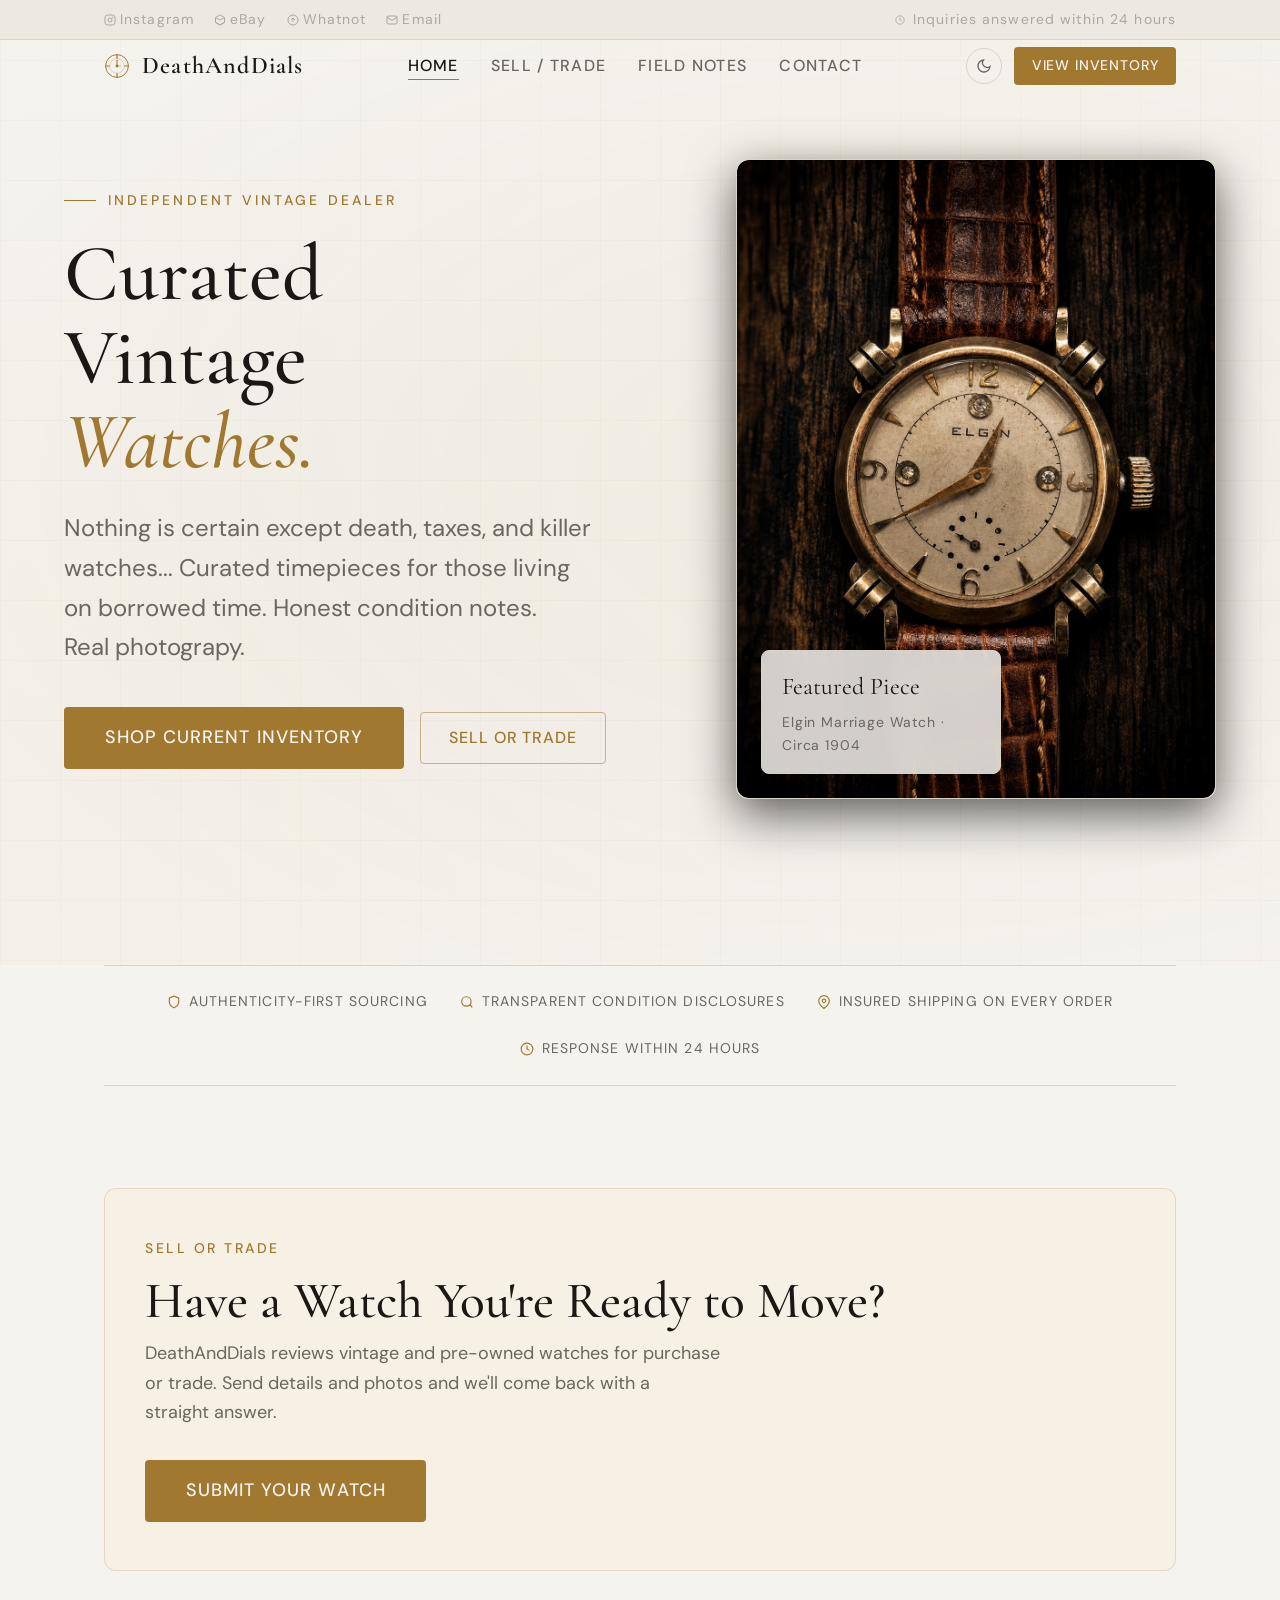
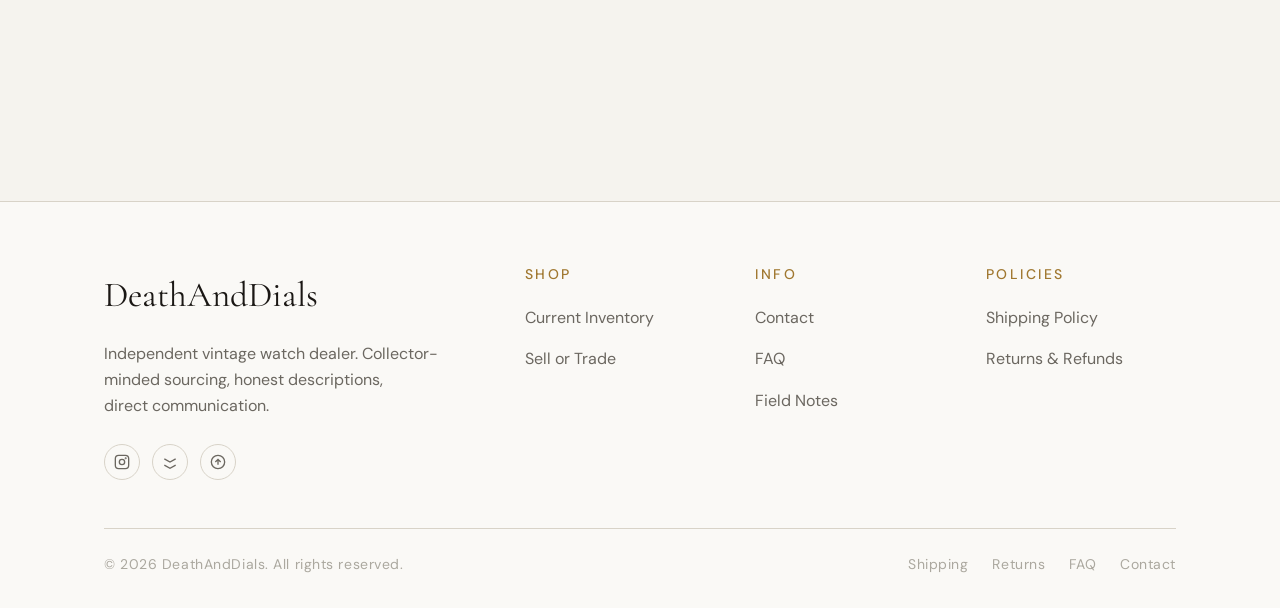
==== commit a655dbf3: "Update index.html" ====
--- a/index.html
+++ b/index.html
@@ -228,7 +228,7 @@
 
       <ul class="site-nav__links" role="list">
         <li><a href="index.html" class="active">Home</a></li>
-        <li><a href="https://ebay.com/usr/kvnx_vintage">Shop</a></li>
+        <!-- <li><a href="https://ebay.com/usr/kvnx_vintage">Shop</a></li> -->
         <!-- <li><a href="inventory.html">Shop</a></li> -->
         <li><a href="sell-trade.html">Sell / Trade</a></li>
         <li><a href="blog.html">Field Notes</a></li>
